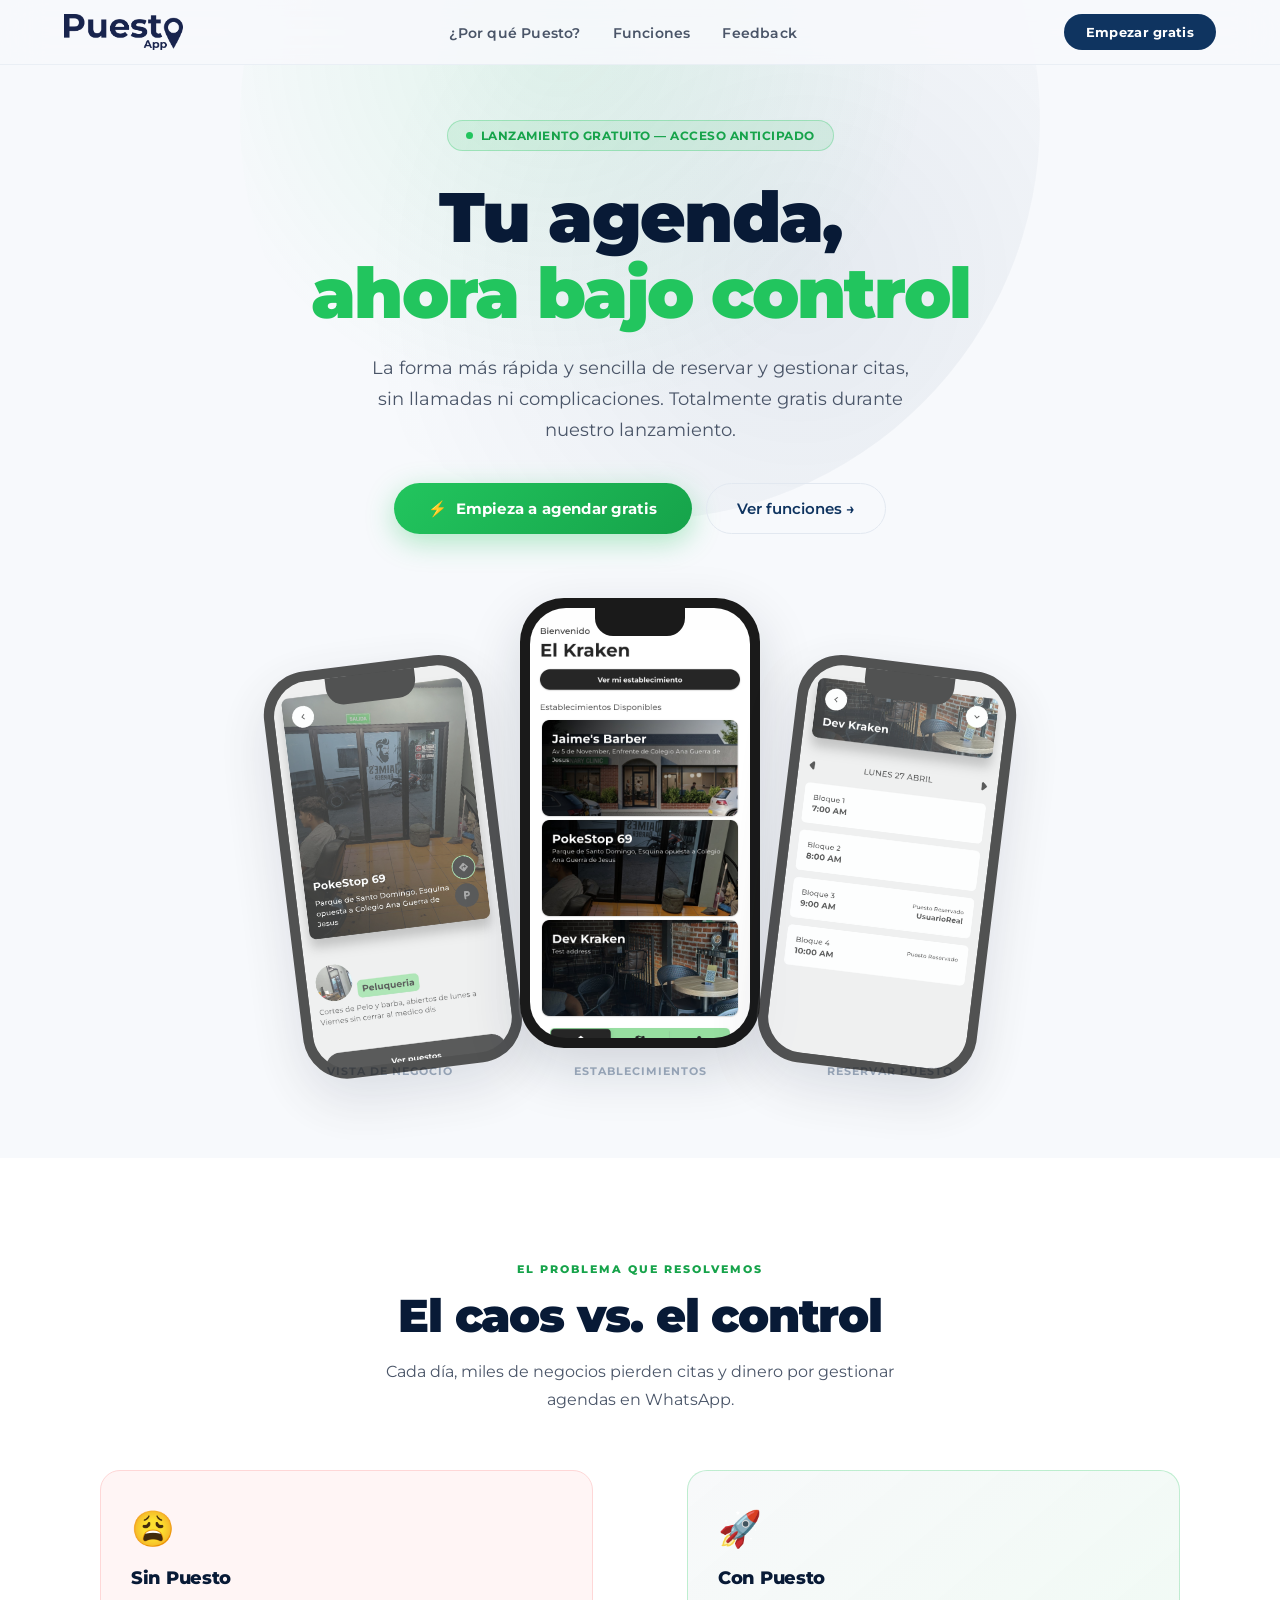
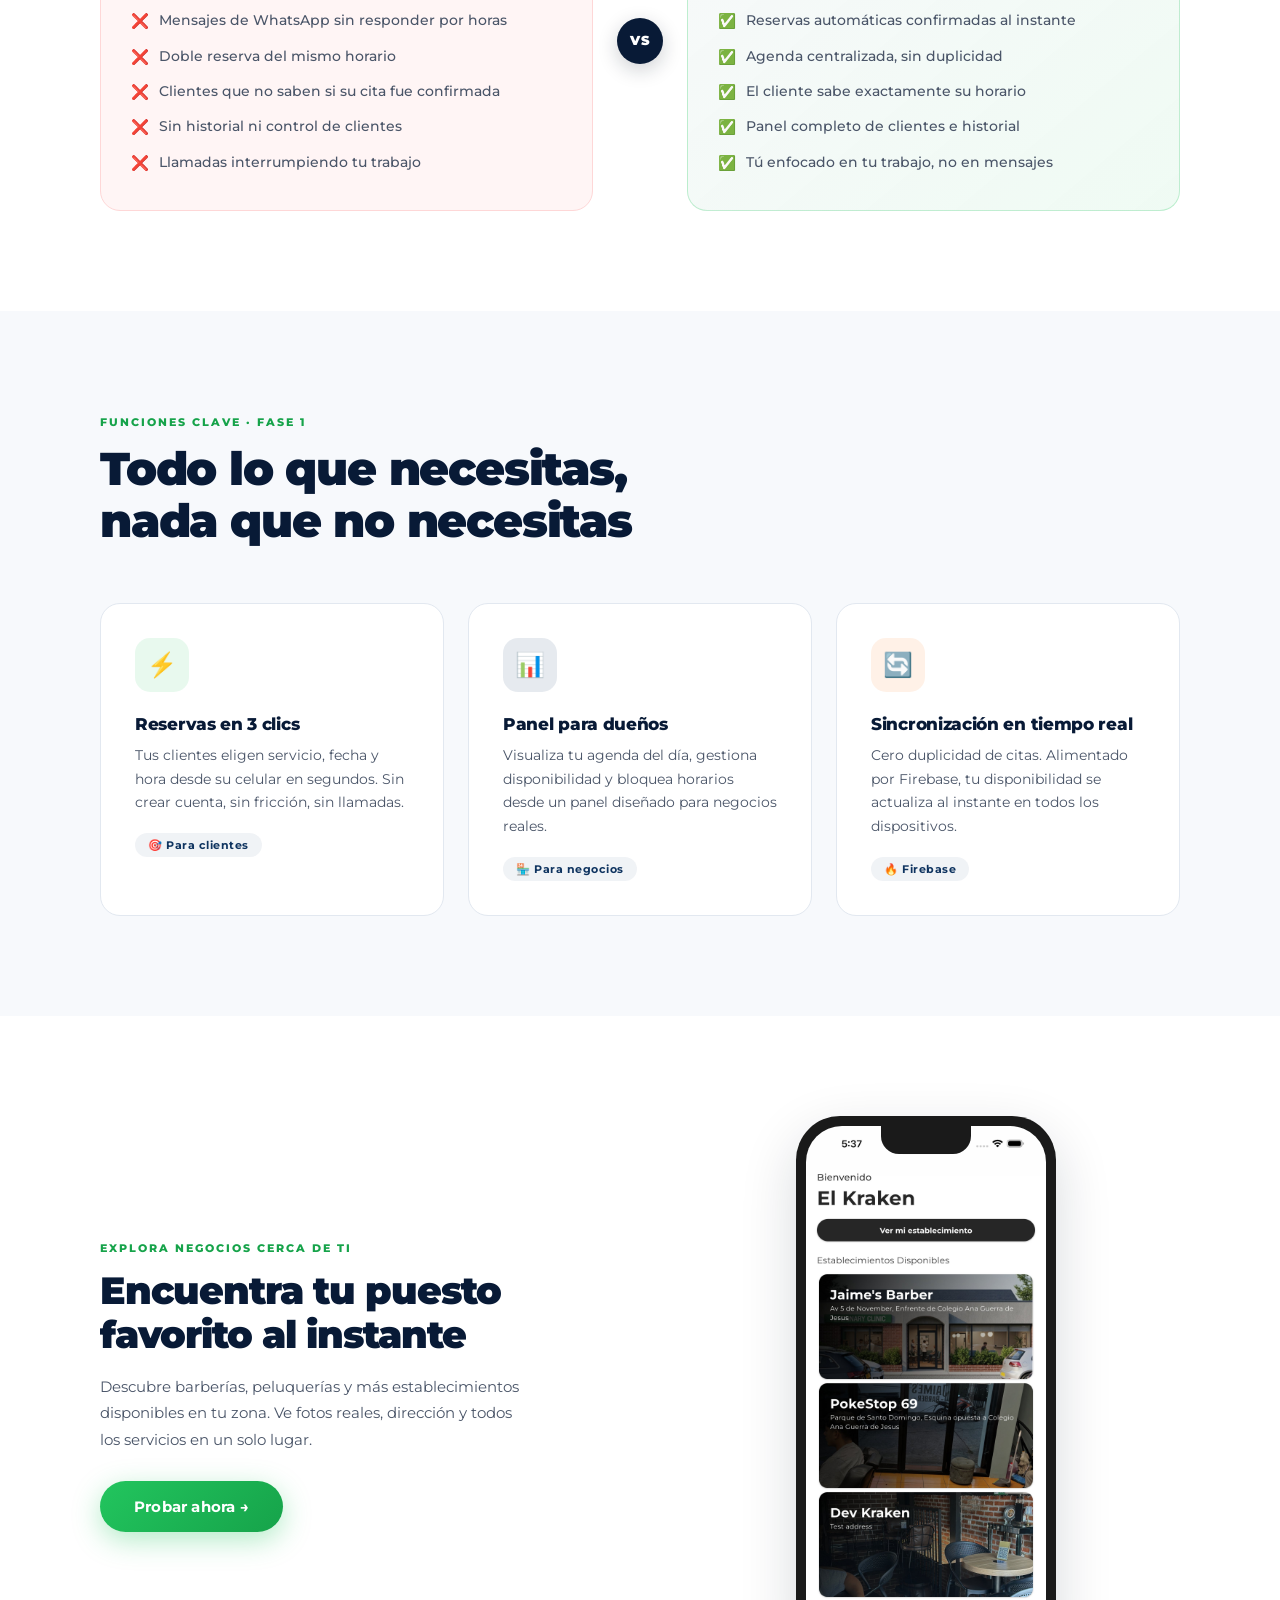
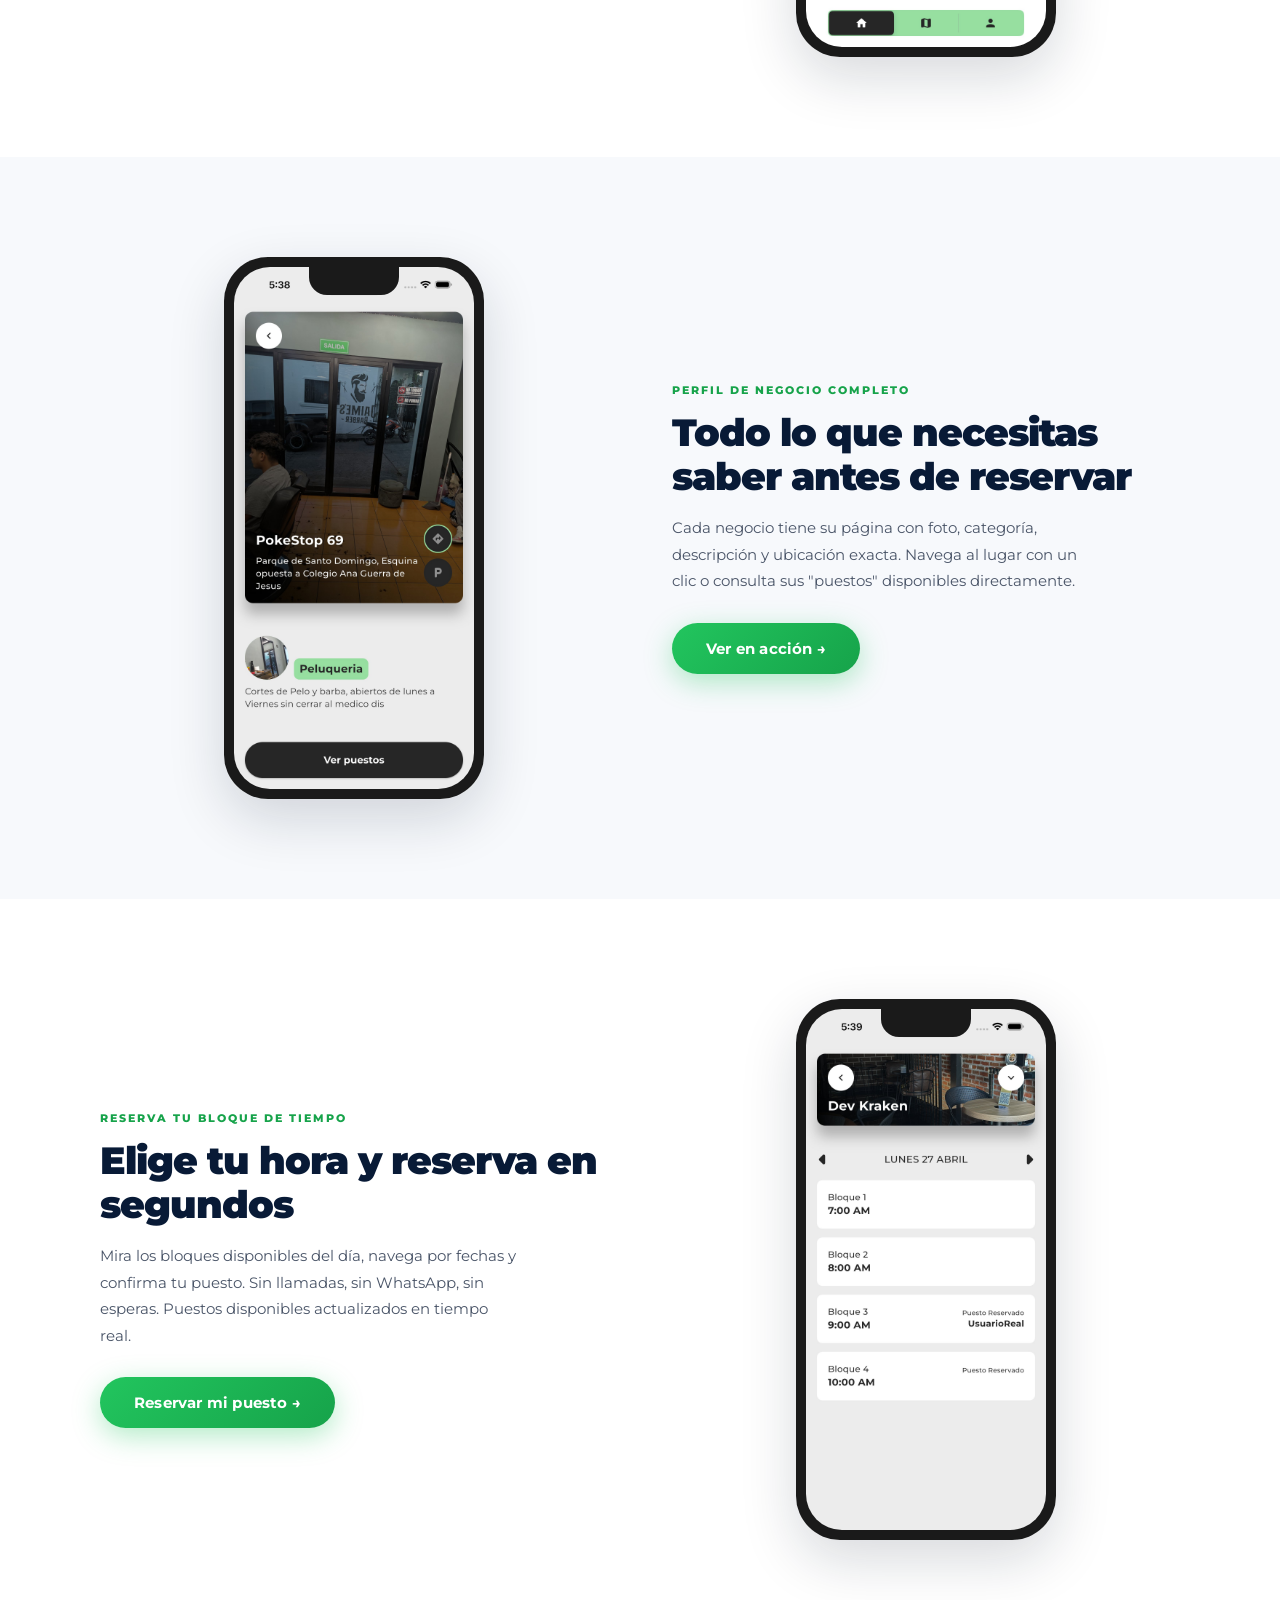
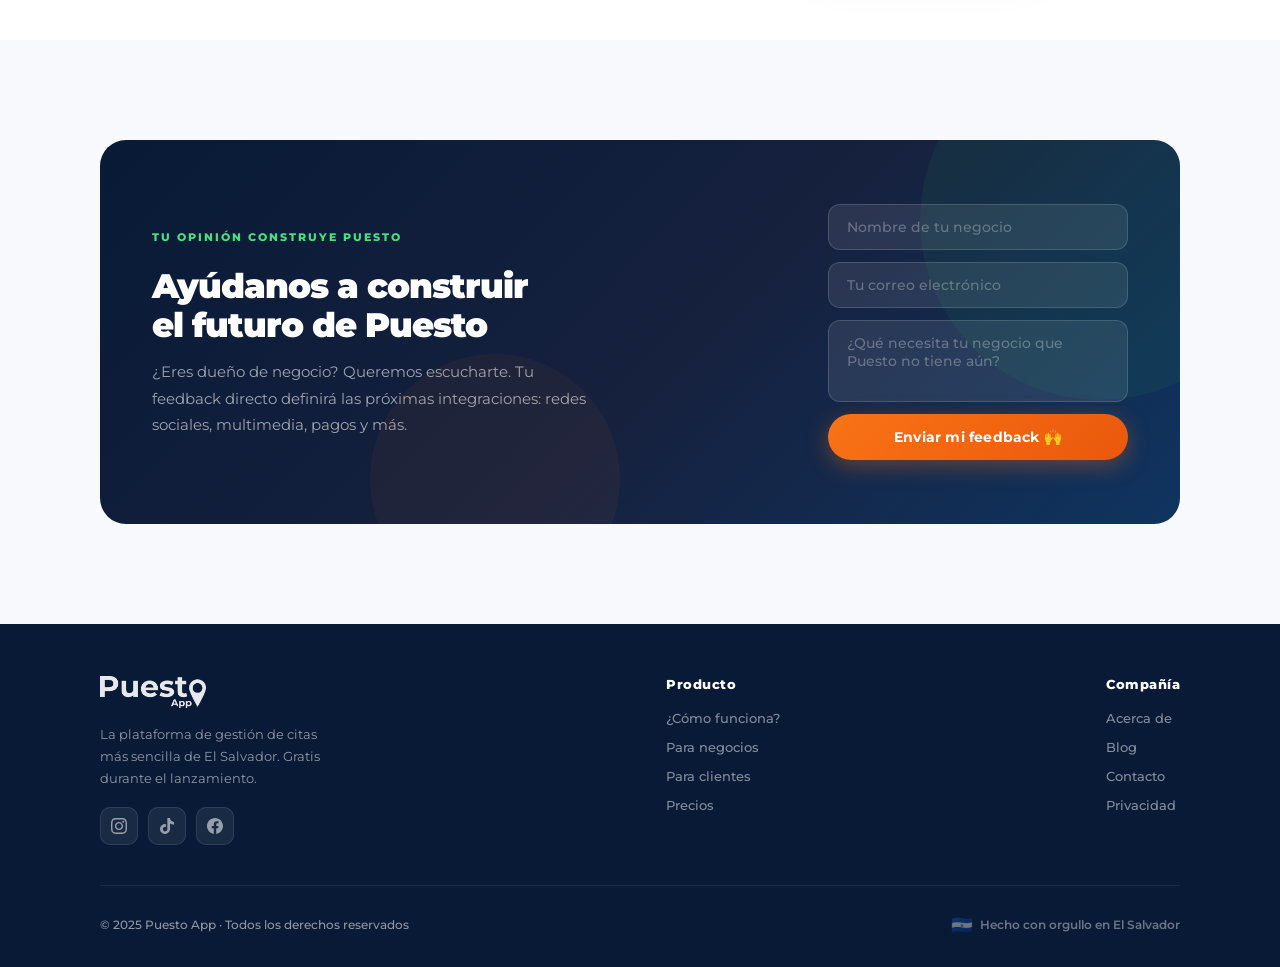
==== index.html @ 3d73aaaf "Index mas logo" ====
<!DOCTYPE html>
<html lang="es">
<head>
  <meta charset="UTF-8" />
  <meta name="viewport" content="width=device-width, initial-scale=1.0" />
  <title>Puesto App — Tu agenda, ahora bajo control</title>
  <link rel="preconnect" href="https://fonts.googleapis.com" />
  <link rel="preconnect" href="https://fonts.gstatic.com" crossorigin />
  <link href="https://fonts.googleapis.com/css2?family=Montserrat:ital,wght@0,300;0,400;0,500;0,600;0,700;0,800;0,900;1,300;1,400&display=swap" rel="stylesheet" />
  <style>
    *, *::before, *::after { box-sizing: border-box; margin: 0; padding: 0; }

    :root {
      --ink: #0d1b2a;
      --ink-muted: #4a5568;
      --ink-faint: #a0aec0;
      --sky: #0f3460;
      --sky-deep: #081a36;
      --emerald: #22c55e;
      --emerald-dark: #16a34a;
      --emerald-light: #4ade80;
      --orange: #f97316;
      --surface: #f7f9fc;
      --white: #ffffff;
      --border: #e2e8f0;
      --radius: 20px;
      --radius-sm: 12px;
      --shadow: 0 4px 24px rgba(13,27,42,.08);
      --shadow-lg: 0 20px 56px rgba(13,27,42,.16);
      --font: 'Montserrat', sans-serif;
    }

    html { scroll-behavior: smooth; }

    body {
      font-family: var(--font);
      background: var(--surface);
      color: var(--ink);
      overflow-x: hidden;
    }

    /* ─── NAV ─── */
    nav {
      position: fixed; top: 0; left: 0; right: 0; z-index: 100;
      display: flex; align-items: center; justify-content: space-between;
      padding: 14px 5%;
      background: rgba(247,249,252,.88);
      backdrop-filter: blur(20px);
      -webkit-backdrop-filter: blur(20px);
      border-bottom: 1px solid rgba(226,232,240,.6);
    }

    .logo-img {
      height: 36px;
      width: auto;
      filter: invert(1) brightness(0) saturate(0);
      /* starts dark — we'll tint it sky */
      filter: brightness(0) saturate(100%) invert(14%) sepia(80%) saturate(700%) hue-rotate(195deg) brightness(85%);
    }

    .nav-links {
      display: flex; gap: 32px; list-style: none;
    }
    .nav-links a {
      text-decoration: none;
      color: var(--ink-muted);
      font-size: .85rem;
      font-weight: 600;
      letter-spacing: .2px;
      transition: color .2s;
    }
    .nav-links a:hover { color: var(--sky); }

    .btn-nav {
      background: var(--sky);
      color: #fff;
      border: none;
      padding: 10px 22px;
      border-radius: 50px;
      font-family: var(--font);
      font-weight: 700;
      font-size: .82rem;
      letter-spacing: .3px;
      cursor: pointer;
      transition: background .2s, transform .15s;
    }
    .btn-nav:hover { background: var(--sky-deep); transform: translateY(-1px); }

    /* ─── HERO ─── */
    .hero {
      min-height: 100vh;
      display: flex;
      flex-direction: column;
      align-items: center;
      justify-content: center;
      text-align: center;
      padding: 120px 5% 80px;
      position: relative;
      overflow: hidden;
    }

    .hero-blob {
      position: absolute;
      width: 800px; height: 800px;
      border-radius: 50%;
      background: radial-gradient(circle at 40% 40%, rgba(34,197,94,.1), transparent 55%),
                  radial-gradient(circle at 70% 70%, rgba(15,52,96,.08), transparent 55%);
      top: -280px; left: 50%; transform: translateX(-50%);
      pointer-events: none;
      animation: blobPulse 8s ease-in-out infinite alternate;
    }

    @keyframes blobPulse {
      from { transform: translateX(-50%) scale(1); opacity: .7; }
      to   { transform: translateX(-50%) scale(1.1); opacity: 1; }
    }

    .badge {
      display: inline-flex; align-items: center; gap: 8px;
      background: rgba(34,197,94,.1);
      color: var(--emerald-dark);
      border: 1px solid rgba(34,197,94,.3);
      padding: 7px 18px;
      border-radius: 50px;
      font-size: .75rem;
      font-weight: 700;
      letter-spacing: .5px;
      text-transform: uppercase;
      margin-bottom: 28px;
      animation: fadeUp .6s ease both;
    }
    .badge-dot {
      width: 7px; height: 7px;
      border-radius: 50%;
      background: var(--emerald);
      animation: blink 1.4s ease-in-out infinite;
    }
    @keyframes blink {
      0%,100% { opacity: 1; } 50% { opacity: .2; }
    }

    .hero h1 {
      font-family: var(--font);
      font-weight: 900;
      font-size: clamp(2.4rem, 6vw, 4.4rem);
      line-height: 1.08;
      color: var(--sky-deep);
      max-width: 740px;
      letter-spacing: -2px;
      animation: fadeUp .7s .1s ease both;
    }
    .hero h1 em {
      font-style: normal;
      color: var(--emerald);
    }

    .hero p {
      margin-top: 22px;
      font-size: clamp(.95rem, 2vw, 1.1rem);
      color: var(--ink-muted);
      max-width: 540px;
      line-height: 1.75;
      font-weight: 400;
      animation: fadeUp .7s .2s ease both;
    }

    .hero-actions {
      margin-top: 38px;
      display: flex; gap: 14px; flex-wrap: wrap; justify-content: center;
      animation: fadeUp .7s .3s ease both;
    }

    .btn-primary {
      display: inline-flex; align-items: center; gap: 8px;
      background: linear-gradient(135deg, var(--emerald), var(--emerald-dark));
      color: #fff;
      border: none;
      padding: 16px 34px;
      border-radius: 50px;
      font-family: var(--font);
      font-weight: 700;
      font-size: .95rem;
      letter-spacing: .2px;
      cursor: pointer;
      box-shadow: 0 8px 28px rgba(34,197,94,.35);
      transition: transform .2s, box-shadow .2s;
      text-decoration: none;
    }
    .btn-primary:hover {
      transform: translateY(-3px);
      box-shadow: 0 14px 36px rgba(34,197,94,.45);
    }

    .btn-ghost {
      display: inline-flex; align-items: center; gap: 8px;
      background: transparent;
      color: var(--sky);
      border: 1.5px solid var(--border);
      padding: 15px 30px;
      border-radius: 50px;
      font-family: var(--font);
      font-weight: 600;
      font-size: .95rem;
      cursor: pointer;
      transition: border-color .2s, background .2s;
      text-decoration: none;
    }
    .btn-ghost:hover {
      border-color: var(--sky);
      background: rgba(15,52,96,.04);
    }

    /* ─── PHONE SHOWCASE ─── */
    .mockup-wrap {
      margin-top: 64px;
      display: flex;
      gap: 20px;
      justify-content: center;
      align-items: flex-end;
      animation: fadeUp .9s .4s ease both;
      flex-wrap: wrap;
    }

    .phone-frame {
      position: relative;
      display: flex;
      flex-direction: column;
      align-items: center;
    }

    .phone-shell {
      background: #1a1a1a;
      border-radius: 44px;
      padding: 10px;
      box-shadow: var(--shadow-lg), 0 0 0 1.5px rgba(255,255,255,.12);
      position: relative;
    }

    .phone-shell::before {
      content: '';
      position: absolute;
      top: 10px; left: 50%; transform: translateX(-50%);
      width: 90px; height: 28px;
      background: #1a1a1a;
      border-radius: 0 0 18px 18px;
      z-index: 2;
    }

    .phone-img {
      display: block;
      border-radius: 36px;
      object-fit: cover;
    }

    .phone-frame.main .phone-shell { transform: scale(1); }
    .phone-frame.side-left .phone-shell { transform: rotate(-7deg) translateY(24px); opacity: .75; }
    .phone-frame.side-right .phone-shell { transform: rotate(7deg) translateY(24px); opacity: .75; }

    .phone-label {
      margin-top: 16px;
      font-size: .7rem;
      font-weight: 700;
      letter-spacing: 1px;
      text-transform: uppercase;
      color: var(--ink-faint);
    }

    @keyframes fadeUp {
      from { opacity: 0; transform: translateY(24px); }
      to   { opacity: 1; transform: translateY(0); }
    }

    /* ─── SECTION WRAPPER ─── */
    section { padding: 100px 5%; }
    .section-tag {
      display: inline-block;
      font-size: .7rem;
      font-weight: 800;
      letter-spacing: 2px;
      text-transform: uppercase;
      color: var(--emerald-dark);
      margin-bottom: 14px;
    }
    .section-title {
      font-family: var(--font);
      font-weight: 900;
      font-size: clamp(1.8rem, 4vw, 2.9rem);
      color: var(--sky-deep);
      line-height: 1.12;
      letter-spacing: -1.2px;
    }
    .section-sub {
      margin-top: 16px;
      font-size: 1rem;
      color: var(--ink-muted);
      font-weight: 400;
      max-width: 520px;
      line-height: 1.75;
    }

    /* ─── PROBLEMA / SOLUCIÓN ─── */
    .compare { background: var(--white); }
    .compare-inner {
      max-width: 1080px; margin: 0 auto; text-align: center;
    }
    .compare-grid {
      margin-top: 56px;
      display: grid;
      grid-template-columns: 1fr auto 1fr;
      gap: 24px;
      align-items: stretch;
    }

    .compare-card {
      border-radius: var(--radius);
      padding: 36px 30px;
      text-align: left;
    }
    .compare-card.problem {
      background: #fff5f5;
      border: 1.5px solid #fed7d7;
    }
    .compare-card.solution {
      background: linear-gradient(140deg, rgba(15,52,96,.03), rgba(34,197,94,.07));
      border: 1.5px solid rgba(34,197,94,.25);
    }

    .compare-emoji { font-size: 2.2rem; margin-bottom: 16px; }
    .compare-card h3 {
      font-family: var(--font);
      font-weight: 800;
      font-size: 1.15rem;
      color: var(--sky-deep);
      margin-bottom: 20px;
      letter-spacing: -.3px;
    }
    .compare-card ul { list-style: none; display: flex; flex-direction: column; gap: 12px; }
    .compare-card li {
      display: flex; align-items: flex-start; gap: 10px;
      font-size: .9rem; color: var(--ink-muted);
      line-height: 1.55; font-weight: 500;
    }
    .compare-card li .icon { flex-shrink: 0; margin-top: 1px; }
    .compare-divider {
      display: flex; align-items: center; justify-content: center;
    }
    .vs-bubble {
      width: 46px; height: 46px;
      border-radius: 50%;
      background: var(--sky-deep);
      color: #fff;
      display: flex; align-items: center; justify-content: center;
      font-family: var(--font);
      font-weight: 900;
      font-size: .8rem;
      letter-spacing: 1px;
      box-shadow: 0 6px 20px rgba(13,27,42,.2);
    }

    /* ─── FEATURES ─── */
    .features { background: var(--surface); }
    .features-inner { max-width: 1080px; margin: 0 auto; }
    .features-grid {
      margin-top: 56px;
      display: grid;
      grid-template-columns: repeat(auto-fit, minmax(290px, 1fr));
      gap: 24px;
    }

    .feat-card {
      background: var(--white);
      border-radius: var(--radius);
      padding: 34px;
      border: 1px solid var(--border);
      transition: transform .25s, box-shadow .25s;
      position: relative; overflow: hidden;
    }
    .feat-card::before {
      content: '';
      position: absolute; top: 0; left: 0; right: 0;
      height: 4px;
      background: linear-gradient(90deg, var(--emerald), var(--sky));
      opacity: 0;
      transition: opacity .25s;
    }
    .feat-card:hover { transform: translateY(-5px); box-shadow: var(--shadow-lg); }
    .feat-card:hover::before { opacity: 1; }

    .feat-icon {
      width: 54px; height: 54px;
      border-radius: 15px;
      display: flex; align-items: center; justify-content: center;
      font-size: 1.5rem;
      margin-bottom: 22px;
    }
    .feat-icon.teal   { background: rgba(34,197,94,.1); }
    .feat-icon.navy   { background: rgba(15,52,96,.1); }
    .feat-icon.orange { background: rgba(249,115,22,.1); }

    .feat-card h3 {
      font-family: var(--font);
      font-weight: 800;
      font-size: 1.05rem;
      color: var(--sky-deep);
      margin-bottom: 10px;
      letter-spacing: -.3px;
    }
    .feat-card p {
      font-size: .9rem;
      color: var(--ink-muted);
      line-height: 1.65;
      font-weight: 400;
    }

    .feat-tag {
      display: inline-flex; align-items: center; gap: 5px;
      margin-top: 18px;
      background: rgba(15,52,96,.06);
      color: var(--sky);
      font-size: .7rem;
      font-weight: 700;
      letter-spacing: .5px;
      padding: 5px 13px;
      border-radius: 50px;
    }

    /* ─── APP SCREENS SHOWCASE ─── */
    .screens-section {
      background: var(--white);
      padding: 100px 5%;
    }
    .screens-inner {
      max-width: 1080px; margin: 0 auto;
      display: grid;
      grid-template-columns: 1fr 1fr;
      gap: 64px;
      align-items: center;
    }
    .screens-inner.reverse {
      direction: rtl;
    }
    .screens-inner.reverse > * {
      direction: ltr;
    }
    .screens-text .section-tag { display: block; }
    .screens-text h2 {
      font-family: var(--font);
      font-weight: 900;
      font-size: clamp(1.6rem, 3.5vw, 2.4rem);
      color: var(--sky-deep);
      margin-top: 10px;
      line-height: 1.15;
      letter-spacing: -1px;
    }
    .screens-text p {
      margin-top: 16px;
      font-size: .95rem;
      color: var(--ink-muted);
      line-height: 1.75;
      font-weight: 400;
      max-width: 420px;
    }
    .screens-phone {
      display: flex; justify-content: center; align-items: center;
    }
    .screens-phone .phone-shell {
      width: 240px;
    }
    .screens-phone .phone-img {
      width: 220px;
    }

    /* ─── FEEDBACK ─── */
    .feedback { padding: 0 5% 100px; }
    .feedback-inner { max-width: 1080px; margin: 0 auto; }
    .feedback-banner {
      background: linear-gradient(135deg, var(--sky-deep) 0%, #16213e 55%, #0f3460 100%);
      border-radius: 26px;
      padding: 64px 52px;
      display: grid;
      grid-template-columns: 1fr auto;
      align-items: center;
      gap: 48px;
      position: relative;
      overflow: hidden;
    }
    .feedback-banner::before {
      content: '';
      position: absolute; top: -100px; right: -100px;
      width: 360px; height: 360px;
      border-radius: 50%;
      background: rgba(34,197,94,.07);
      pointer-events: none;
    }
    .feedback-banner::after {
      content: '';
      position: absolute; bottom: -80px; left: 25%;
      width: 250px; height: 250px;
      border-radius: 50%;
      background: rgba(249,115,22,.05);
      pointer-events: none;
    }

    .feedback-text .section-tag { color: var(--emerald-light); }
    .feedback-text h2 {
      font-family: var(--font);
      font-weight: 900;
      font-size: clamp(1.5rem, 3vw, 2.1rem);
      color: #fff;
      line-height: 1.18;
      letter-spacing: -1px;
      margin-top: 8px;
      margin-bottom: 14px;
    }
    .feedback-text p {
      color: rgba(255,255,255,.6);
      font-size: .95rem;
      font-weight: 400;
      line-height: 1.75;
      max-width: 440px;
    }

    .feedback-form { display: flex; flex-direction: column; gap: 12px; min-width: 300px; }
    .feedback-form input,
    .feedback-form textarea {
      background: rgba(255,255,255,.09);
      border: 1px solid rgba(255,255,255,.15);
      border-radius: var(--radius-sm);
      padding: 13px 18px;
      color: #fff;
      font-family: var(--font);
      font-size: .88rem;
      font-weight: 500;
      outline: none;
      transition: border-color .2s;
      resize: none;
    }
    .feedback-form input::placeholder,
    .feedback-form textarea::placeholder { color: rgba(255,255,255,.3); }
    .feedback-form input:focus,
    .feedback-form textarea:focus { border-color: var(--emerald-light); }

    .btn-orange {
      background: linear-gradient(135deg, var(--orange), #ea580c);
      color: #fff;
      border: none;
      padding: 14px 30px;
      border-radius: 50px;
      font-family: var(--font);
      font-weight: 700;
      font-size: .9rem;
      letter-spacing: .2px;
      cursor: pointer;
      box-shadow: 0 6px 22px rgba(249,115,22,.35);
      transition: transform .2s, box-shadow .2s;
    }
    .btn-orange:hover {
      transform: translateY(-2px);
      box-shadow: 0 12px 30px rgba(249,115,22,.45);
    }

    /* ─── FOOTER ─── */
    footer {
      background: var(--sky-deep);
      color: rgba(255,255,255,.55);
      padding: 52px 5% 32px;
    }
    .footer-inner { max-width: 1080px; margin: 0 auto; }
    .footer-top {
      display: flex; justify-content: space-between; align-items: flex-start;
      flex-wrap: wrap; gap: 36px;
      padding-bottom: 40px;
      border-bottom: 1px solid rgba(255,255,255,.08);
    }
    .footer-logo-img {
      height: 32px; width: auto;
      filter: brightness(0) invert(1);
      opacity: .9;
    }
    .footer-brand p {
      margin-top: 12px;
      font-size: .82rem;
      line-height: 1.65;
      max-width: 240px;
      font-weight: 400;
    }

    .footer-links h4 {
      color: #fff;
      font-family: var(--font);
      font-weight: 800;
      font-size: .82rem;
      letter-spacing: .5px;
      margin-bottom: 16px;
    }
    .footer-links ul { list-style: none; display: flex; flex-direction: column; gap: 10px; }
    .footer-links li a {
      text-decoration: none;
      color: rgba(255,255,255,.5);
      font-size: .82rem;
      font-weight: 500;
      transition: color .2s;
    }
    .footer-links li a:hover { color: var(--emerald-light); }

    .social-links { display: flex; gap: 10px; margin-top: 18px; }
    .social-btn {
      width: 38px; height: 38px;
      border-radius: 10px;
      background: rgba(255,255,255,.07);
      border: 1px solid rgba(255,255,255,.1);
      display: flex; align-items: center; justify-content: center;
      text-decoration: none;
      color: rgba(255,255,255,.55);
      font-size: .9rem;
      transition: background .2s, color .2s;
    }
    .social-btn:hover { background: var(--emerald); color: #fff; }

    .footer-bottom {
      margin-top: 28px;
      display: flex; justify-content: space-between; align-items: center; flex-wrap: wrap; gap: 12px;
    }
    .footer-bottom p { font-size: .78rem; font-weight: 500; }
    .made-sv {
      display: inline-flex; align-items: center; gap: 7px;
      font-size: .78rem; font-weight: 600;
      color: rgba(255,255,255,.4);
    }
    .flag { font-size: 1.1rem; }

    /* ─── RESPONSIVE ─── */
    @media (max-width: 900px) {
      .screens-inner { grid-template-columns: 1fr; gap: 40px; text-align: center; }
      .screens-inner.reverse { direction: ltr; }
      .screens-text p { max-width: none; }
      .screens-phone .phone-shell { width: 200px; }
      .screens-phone .phone-img { width: 180px; }
    }
    @media (max-width: 768px) {
      .nav-links { display: none; }
      .compare-grid { grid-template-columns: 1fr; }
      .compare-divider { transform: rotate(90deg); }
      .feedback-banner { grid-template-columns: 1fr; padding: 40px 28px; }
      .footer-top { flex-direction: column; }
      .phone-frame.side-left, .phone-frame.side-right { display: none; }
    }
  </style>
</head>
<body>

  <!-- NAV -->
  <nav>
    <img src="Puesto%20App.png" alt="Puesto App" class="logo-img" />
    <ul class="nav-links">
      <li><a href="#problema">¿Por qué Puesto?</a></li>
      <li><a href="#features">Funciones</a></li>
      <li><a href="#feedback">Feedback</a></li>
    </ul>
    <button class="btn-nav" onclick="document.getElementById('feedback').scrollIntoView({behavior:'smooth'})">Empezar gratis</button>
  </nav>

  <!-- HERO -->
  <section class="hero">
    <div class="hero-blob"></div>

    <div class="badge">
      <div class="badge-dot"></div>
      Lanzamiento gratuito — Acceso anticipado
    </div>

    <h1>Tu agenda,<br/><em>ahora bajo control</em></h1>

    <p>La forma más rápida y sencilla de reservar y gestionar citas, sin llamadas ni complicaciones. Totalmente gratis durante nuestro lanzamiento.</p>

    <div class="hero-actions">
      <a href="#feedback" class="btn-primary">
        <span>⚡</span> Empieza a agendar gratis
      </a>
      <a href="#features" class="btn-ghost">
        Ver funciones →
      </a>
    </div>

    <!-- 3 Phone Mockups with real screenshots -->
    <div class="mockup-wrap">

      <!-- Left phone: business detail -->
      <div class="phone-frame side-left">
        <div class="phone-shell">
          <img src="[data-uri]" alt="Detalle de negocio" class="phone-img" width="200" height="390" />
        </div>
        <div class="phone-label">Vista de negocio</div>
      </div>

      <!-- Center phone: home / establishments -->
      <div class="phone-frame main">
        <div class="phone-shell">
          <img src="[data-uri]" alt="Establecimientos disponibles" class="phone-img" width="220" height="430" />
        </div>
        <div class="phone-label">Establecimientos</div>
      </div>

      <!-- Right phone: booking slots -->
      <div class="phone-frame side-right">
        <div class="phone-shell">
          <img src="[data-uri]" alt="Reservar puesto" class="phone-img" width="200" height="390" />
        </div>
        <div class="phone-label">Reservar puesto</div>
      </div>

    </div>
  </section>

  <!-- PROBLEMA / SOLUCIÓN -->
  <section class="compare" id="problema">
    <div class="compare-inner">
      <div class="section-tag">El problema que resolvemos</div>
      <h2 class="section-title">El caos vs. el control</h2>
      <p class="section-sub" style="margin:16px auto 0; text-align:center;">Cada día, miles de negocios pierden citas y dinero por gestionar agendas en WhatsApp.</p>

      <div class="compare-grid">
        <div class="compare-card problem">
          <div class="compare-emoji">😩</div>
          <h3>Sin Puesto</h3>
          <ul>
            <li><span class="icon">❌</span> Mensajes de WhatsApp sin responder por horas</li>
            <li><span class="icon">❌</span> Doble reserva del mismo horario</li>
            <li><span class="icon">❌</span> Clientes que no saben si su cita fue confirmada</li>
            <li><span class="icon">❌</span> Sin historial ni control de clientes</li>
            <li><span class="icon">❌</span> Llamadas interrumpiendo tu trabajo</li>
          </ul>
        </div>

        <div class="compare-divider">
          <div class="vs-bubble">VS</div>
        </div>

        <div class="compare-card solution">
          <div class="compare-emoji">🚀</div>
          <h3>Con Puesto</h3>
          <ul>
            <li><span class="icon">✅</span> Reservas automáticas confirmadas al instante</li>
            <li><span class="icon">✅</span> Agenda centralizada, sin duplicidad</li>
            <li><span class="icon">✅</span> El cliente sabe exactamente su horario</li>
            <li><span class="icon">✅</span> Panel completo de clientes e historial</li>
            <li><span class="icon">✅</span> Tú enfocado en tu trabajo, no en mensajes</li>
          </ul>
        </div>
      </div>
    </div>
  </section>

  <!-- FEATURES -->
  <section class="features" id="features">
    <div class="features-inner">
      <div class="section-tag">Funciones clave · Fase 1</div>
      <h2 class="section-title">Todo lo que necesitas,<br/>nada que no necesitas</h2>

      <div class="features-grid">
        <div class="feat-card">
          <div class="feat-icon teal">⚡</div>
          <h3>Reservas en 3 clics</h3>
          <p>Tus clientes eligen servicio, fecha y hora desde su celular en segundos. Sin crear cuenta, sin fricción, sin llamadas.</p>
          <div class="feat-tag">🎯 Para clientes</div>
        </div>

        <div class="feat-card">
          <div class="feat-icon navy">📊</div>
          <h3>Panel para dueños</h3>
          <p>Visualiza tu agenda del día, gestiona disponibilidad y bloquea horarios desde un panel diseñado para negocios reales.</p>
          <div class="feat-tag">🏪 Para negocios</div>
        </div>

        <div class="feat-card">
          <div class="feat-icon orange">🔄</div>
          <h3>Sincronización en tiempo real</h3>
          <p>Cero duplicidad de citas. Alimentado por Firebase, tu disponibilidad se actualiza al instante en todos los dispositivos.</p>
          <div class="feat-tag">🔥 Firebase</div>
        </div>
      </div>
    </div>
  </section>

  <!-- APP SCREENS DETAIL — Screen 1 -->
  <section class="screens-section">
    <div class="screens-inner">
      <div class="screens-text">
        <div class="section-tag">Explora negocios cerca de ti</div>
        <h2>Encuentra tu puesto favorito al instante</h2>
        <p>Descubre barberías, peluquerías y más establecimientos disponibles en tu zona. Ve fotos reales, dirección y todos los servicios en un solo lugar.</p>
        <div style="margin-top:28px">
          <a href="#feedback" class="btn-primary" style="display:inline-flex">Probar ahora →</a>
        </div>
      </div>
      <div class="screens-phone">
        <div class="phone-shell" style="width:260px">
          <img src="[data-uri]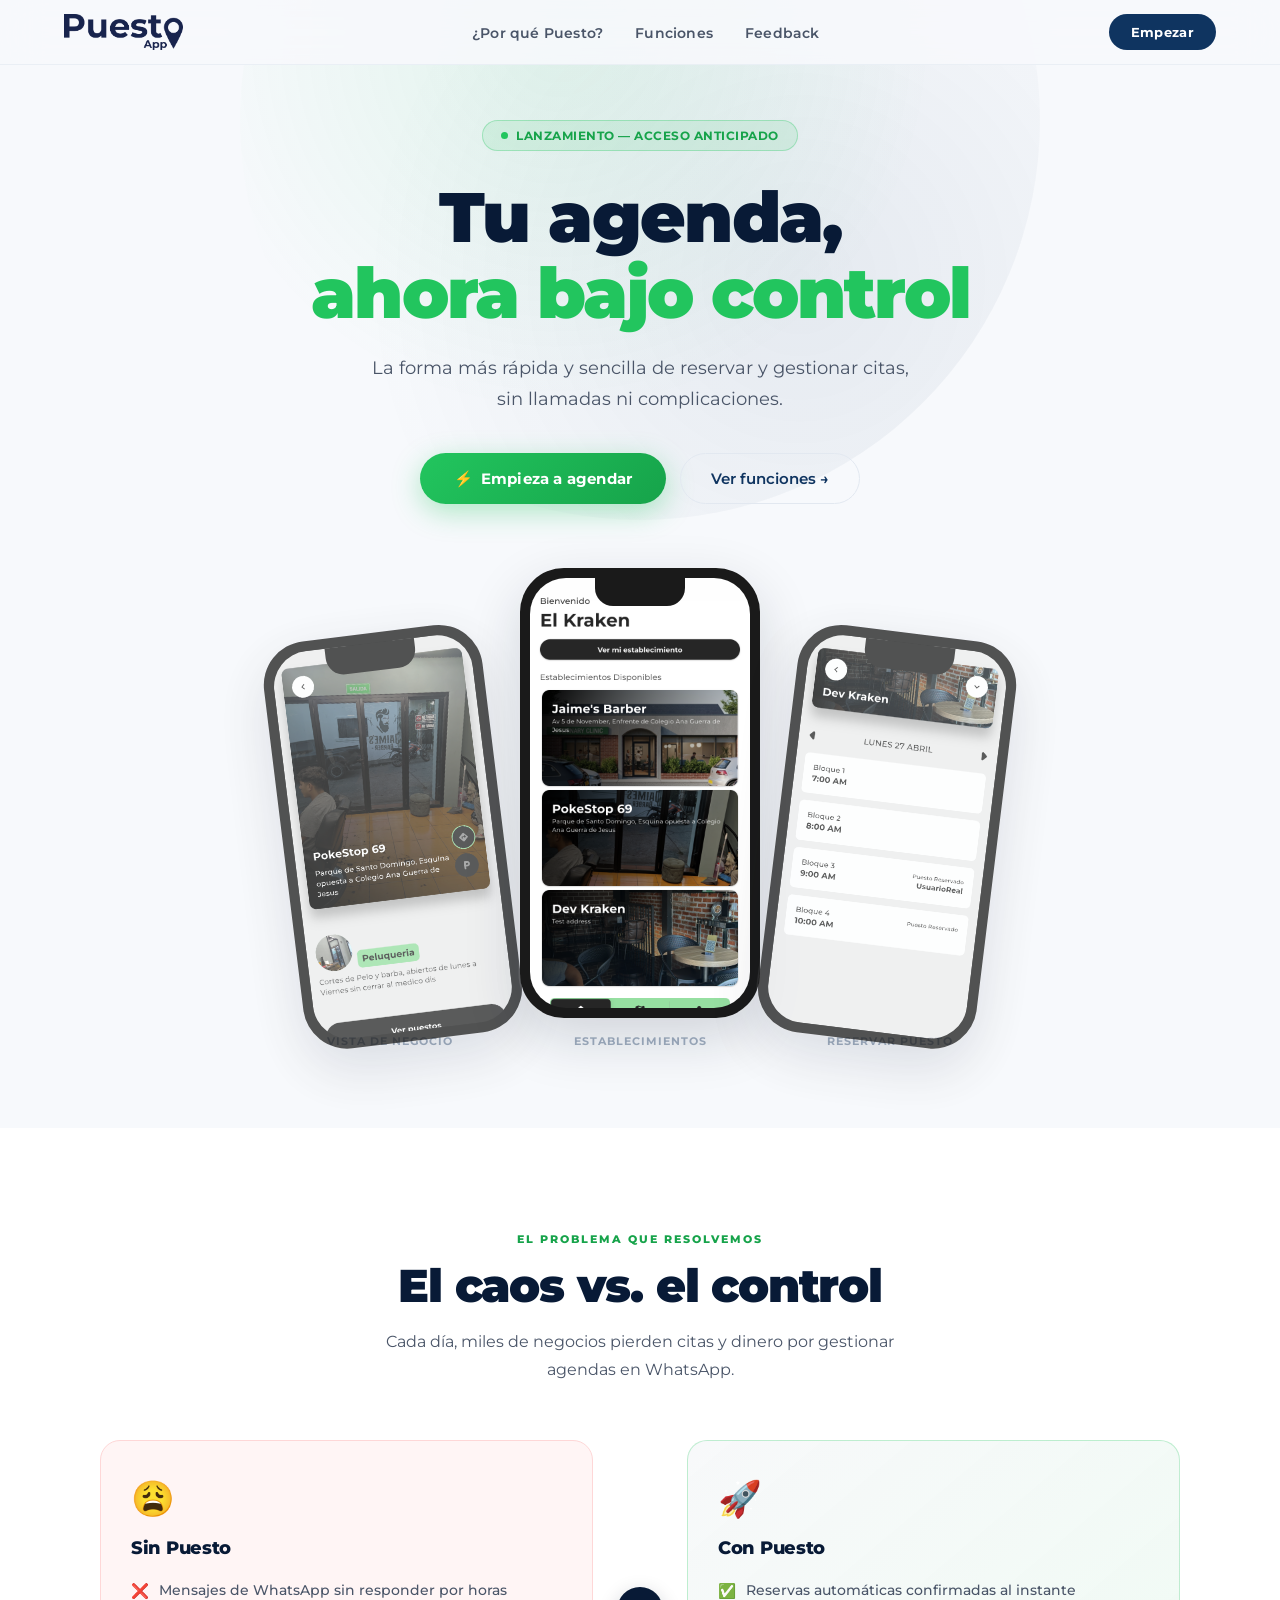
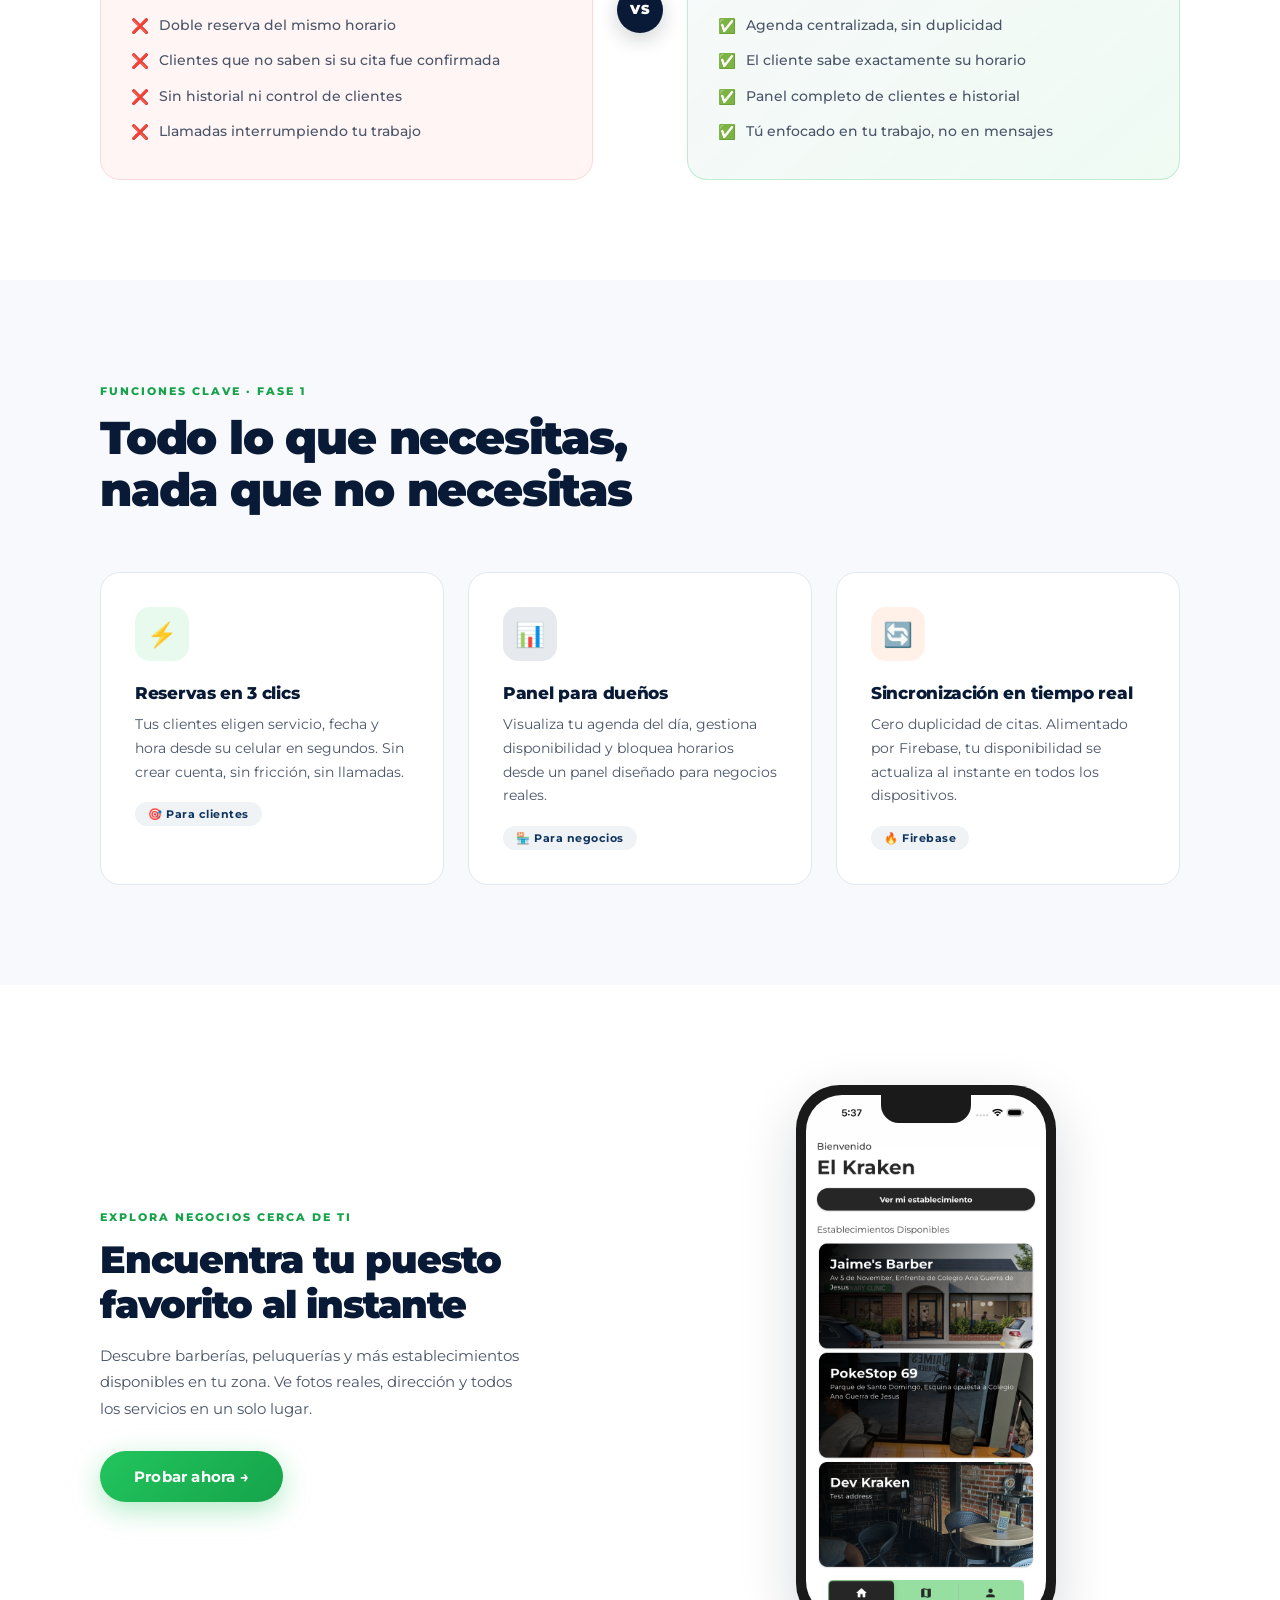
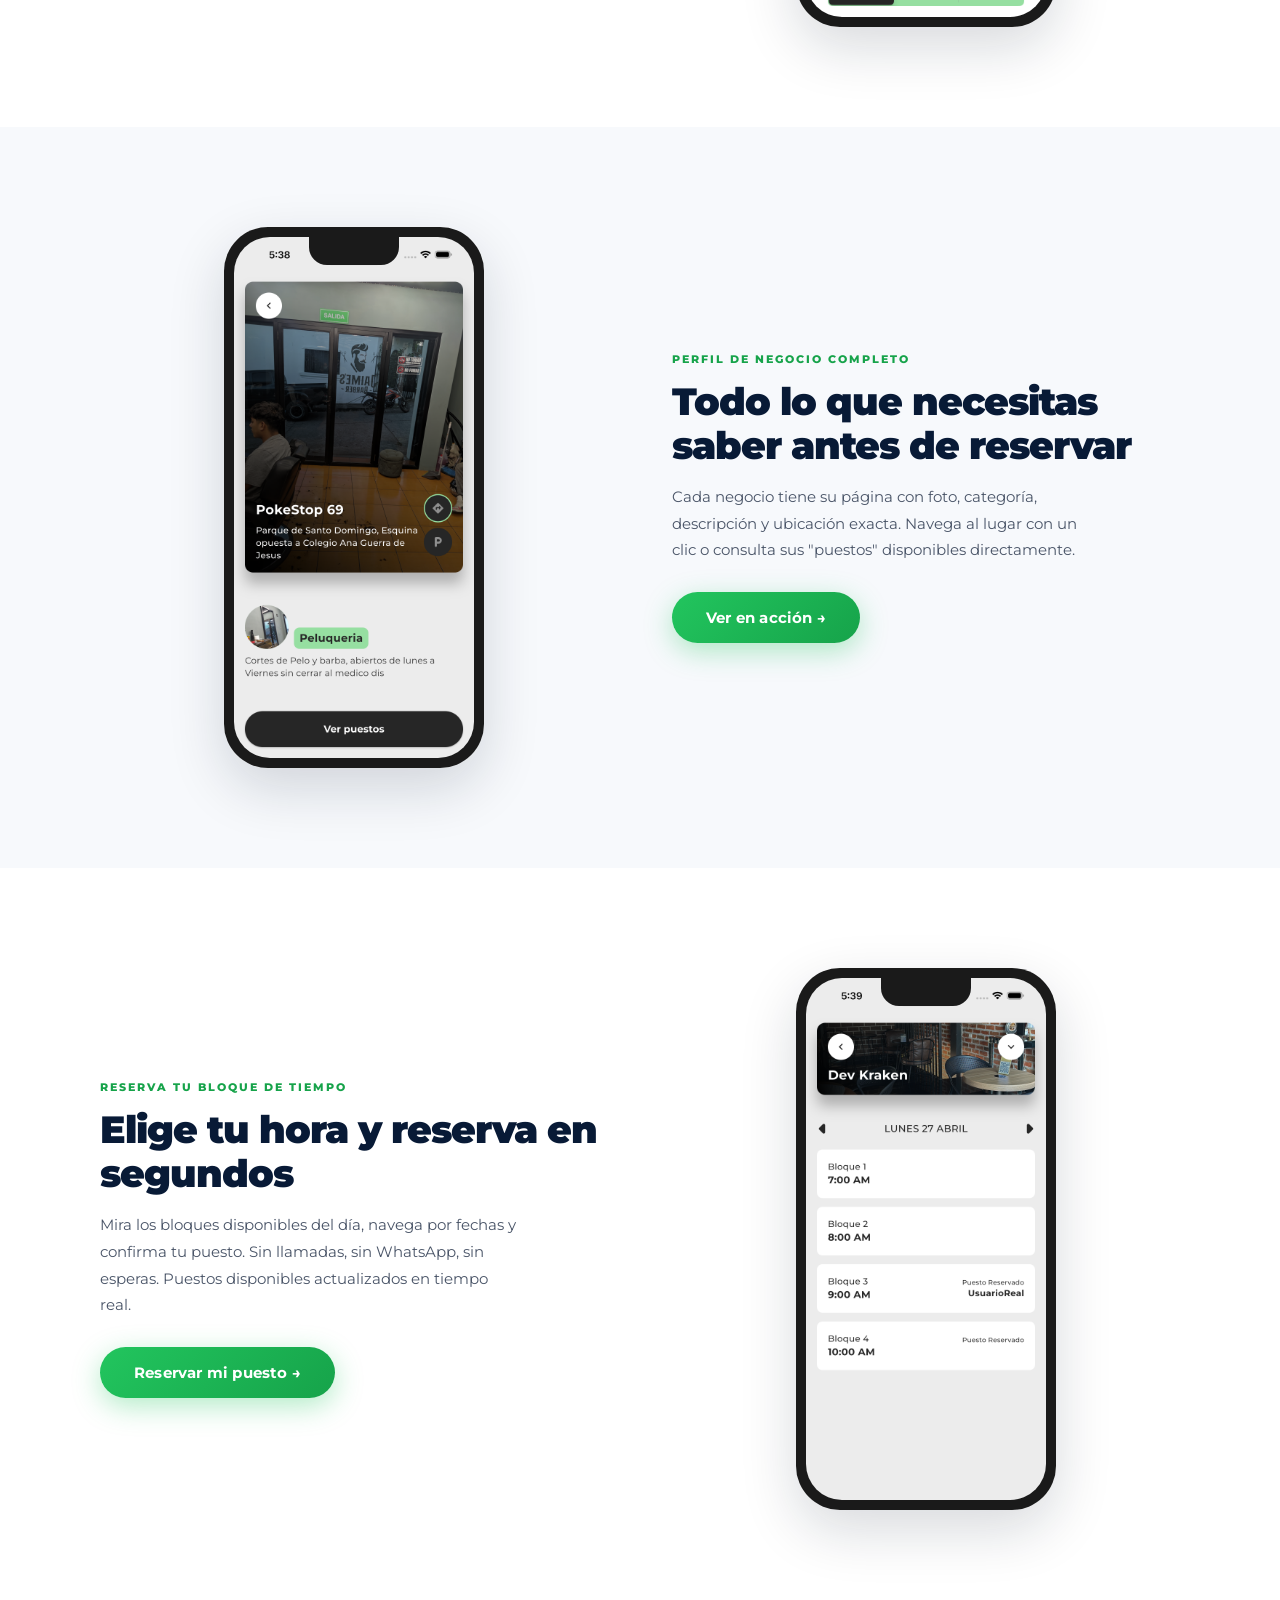
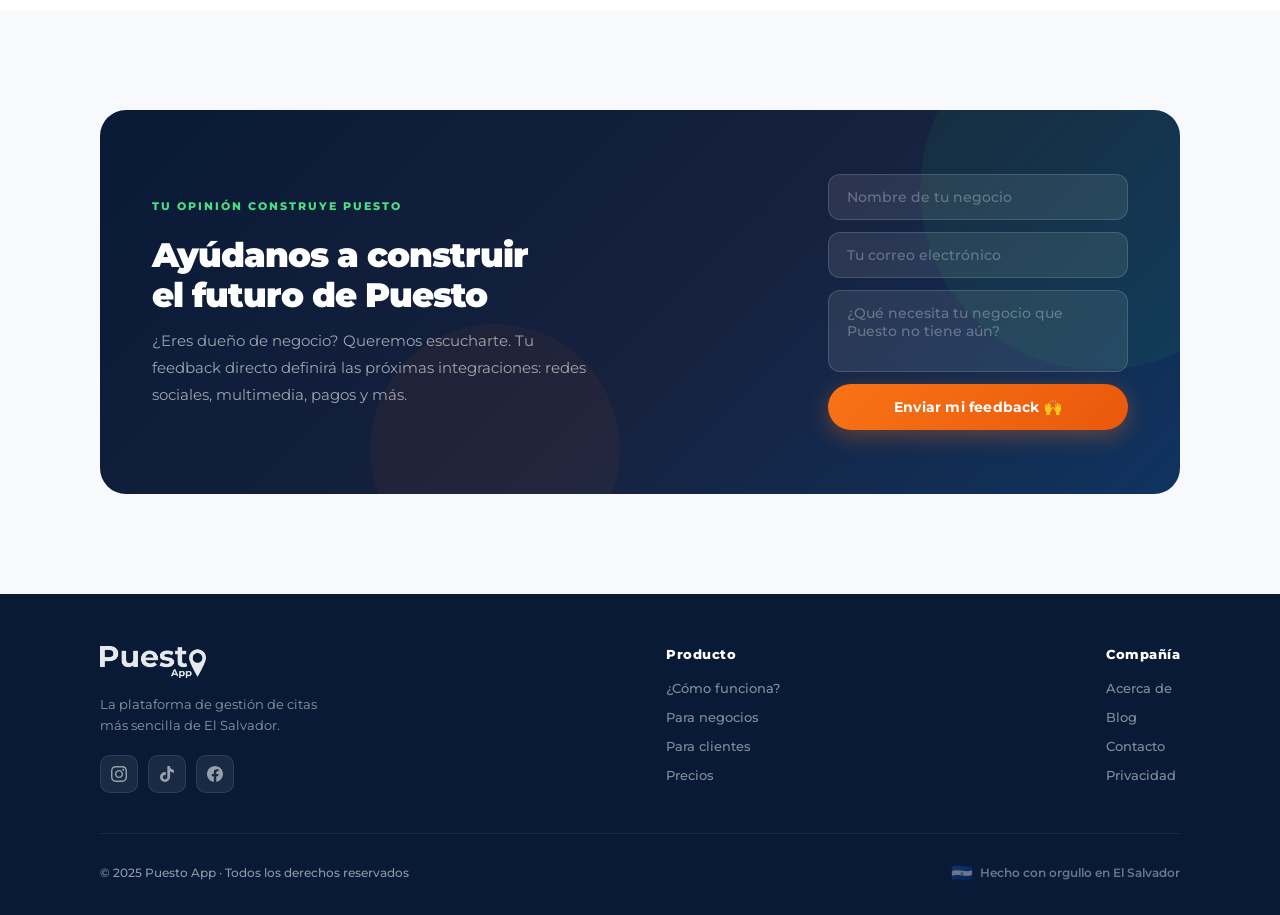
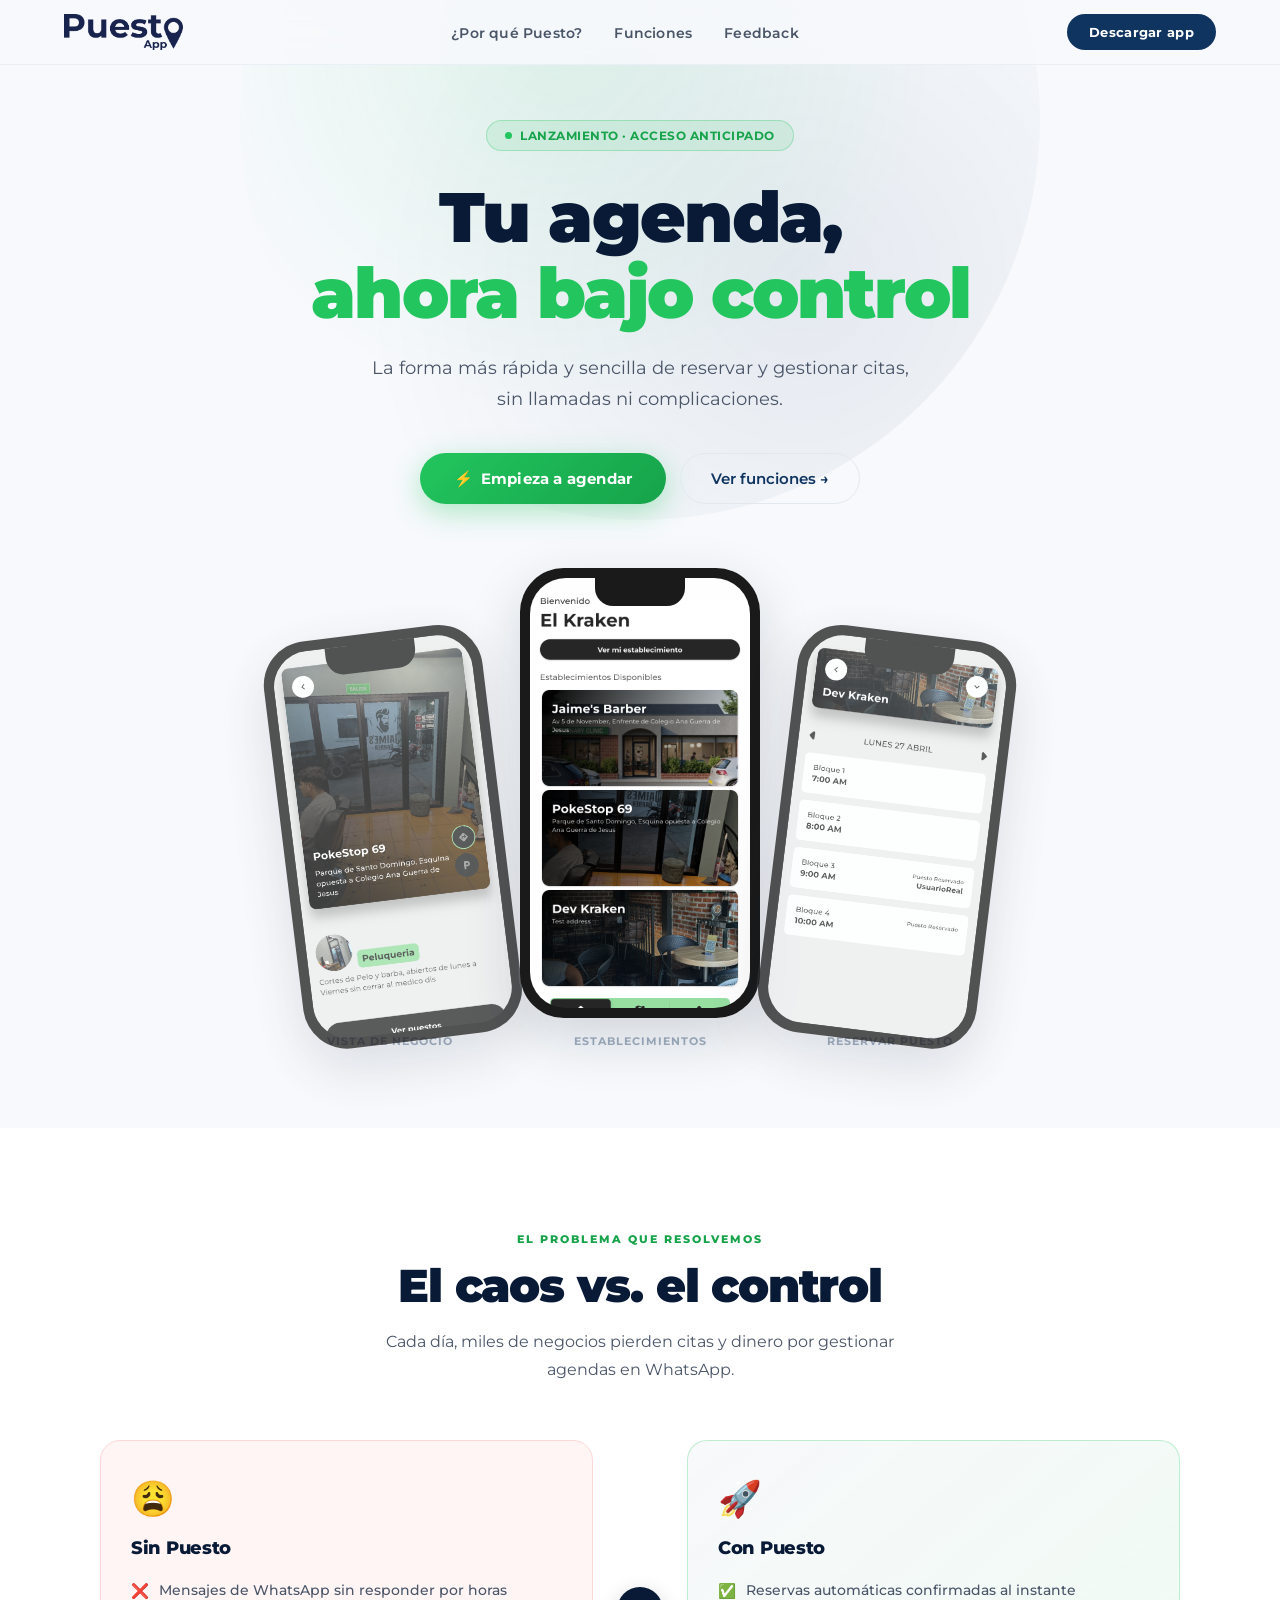
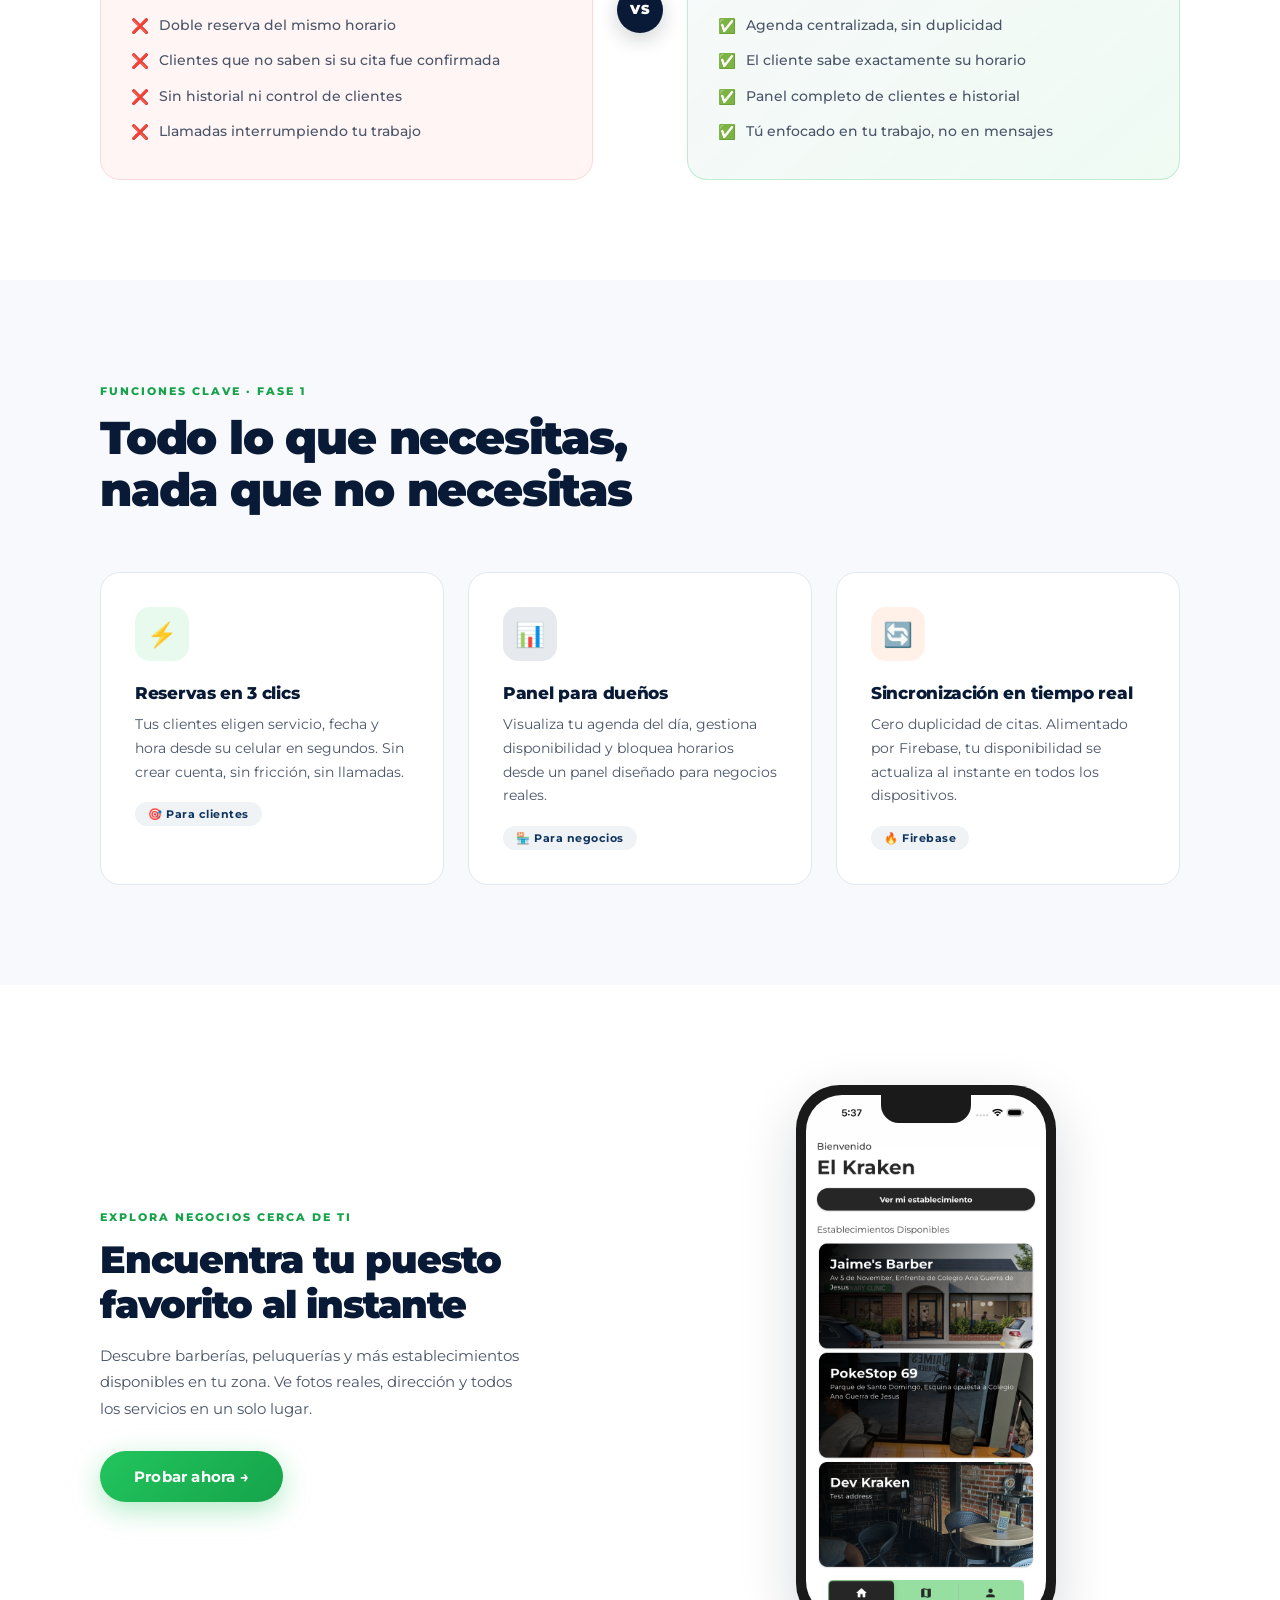
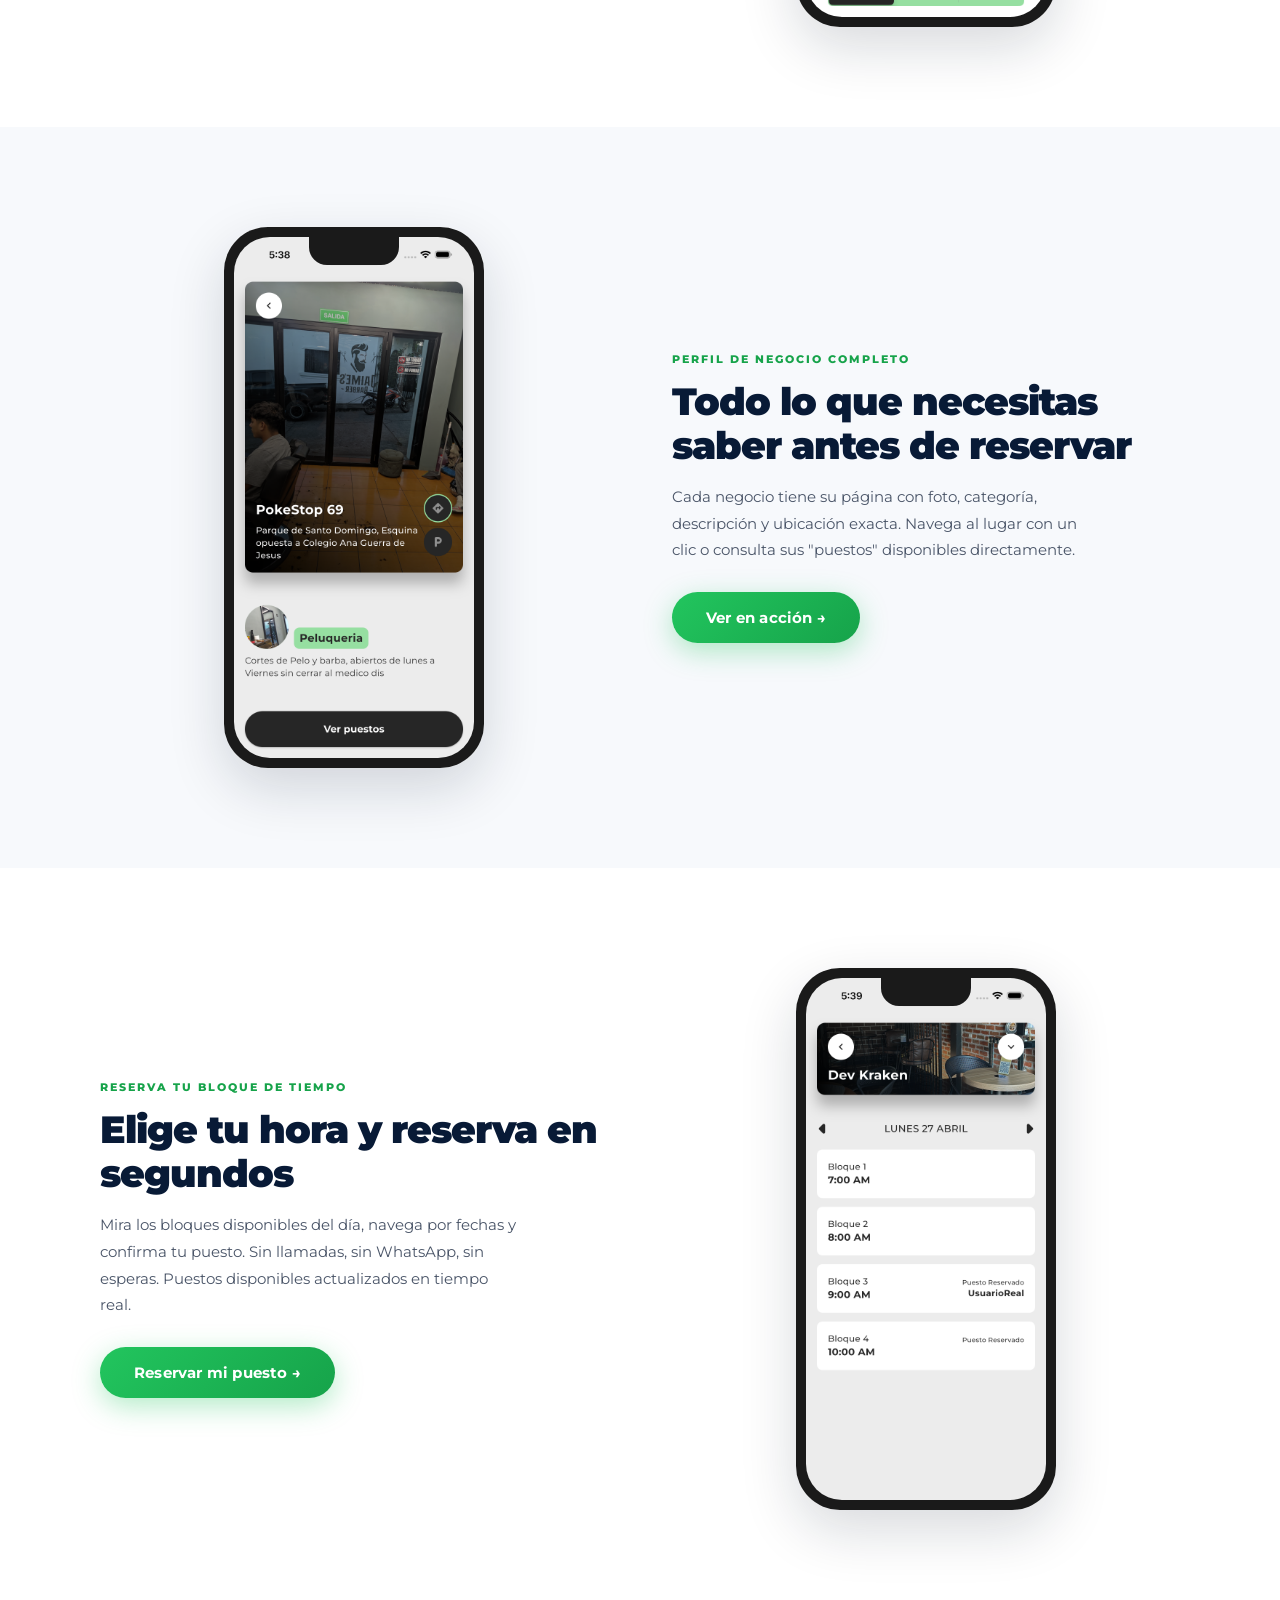
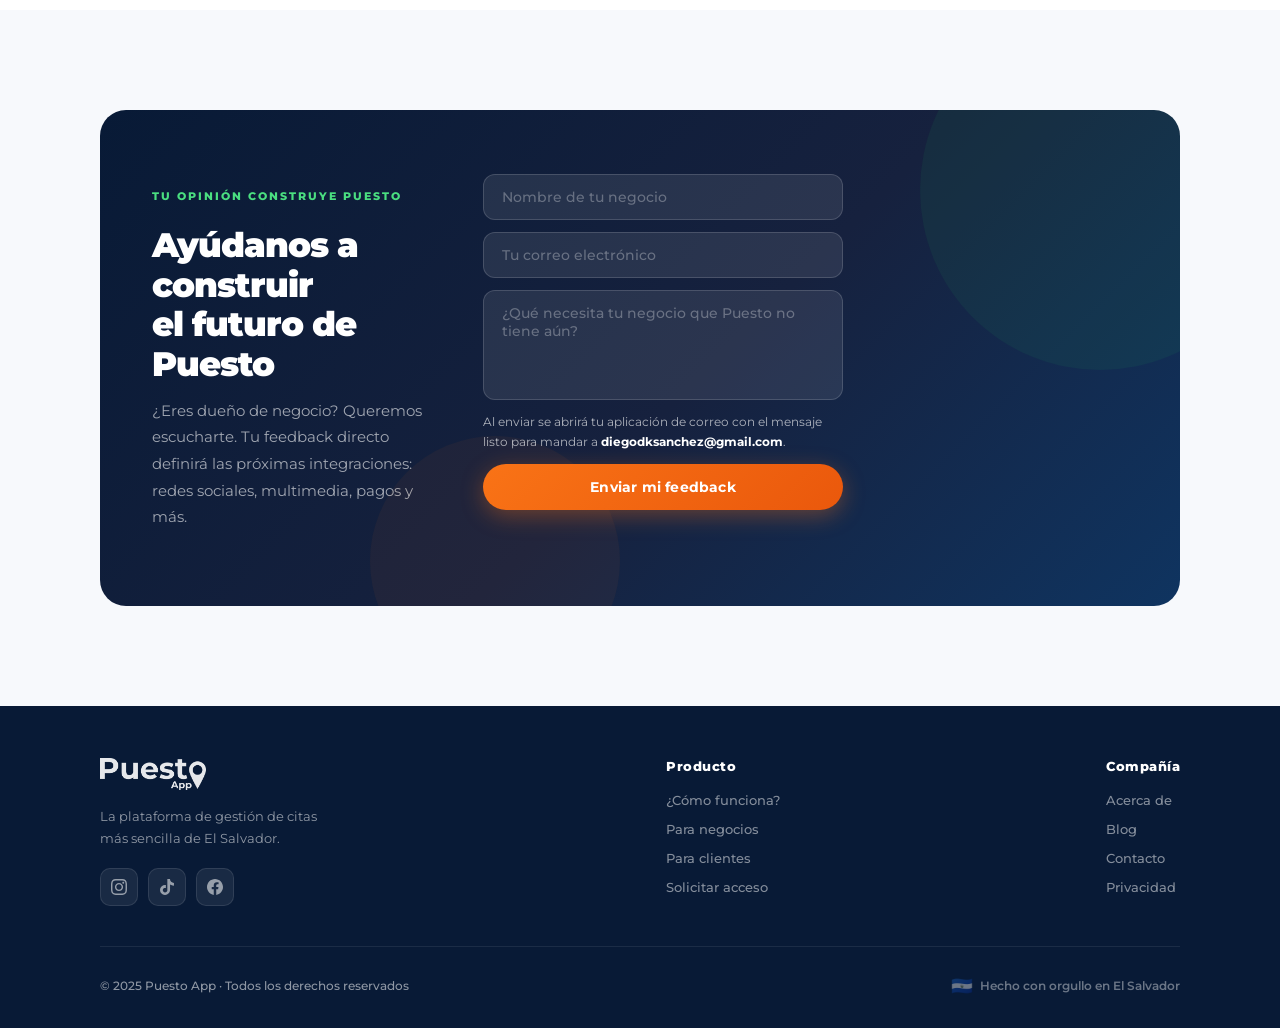
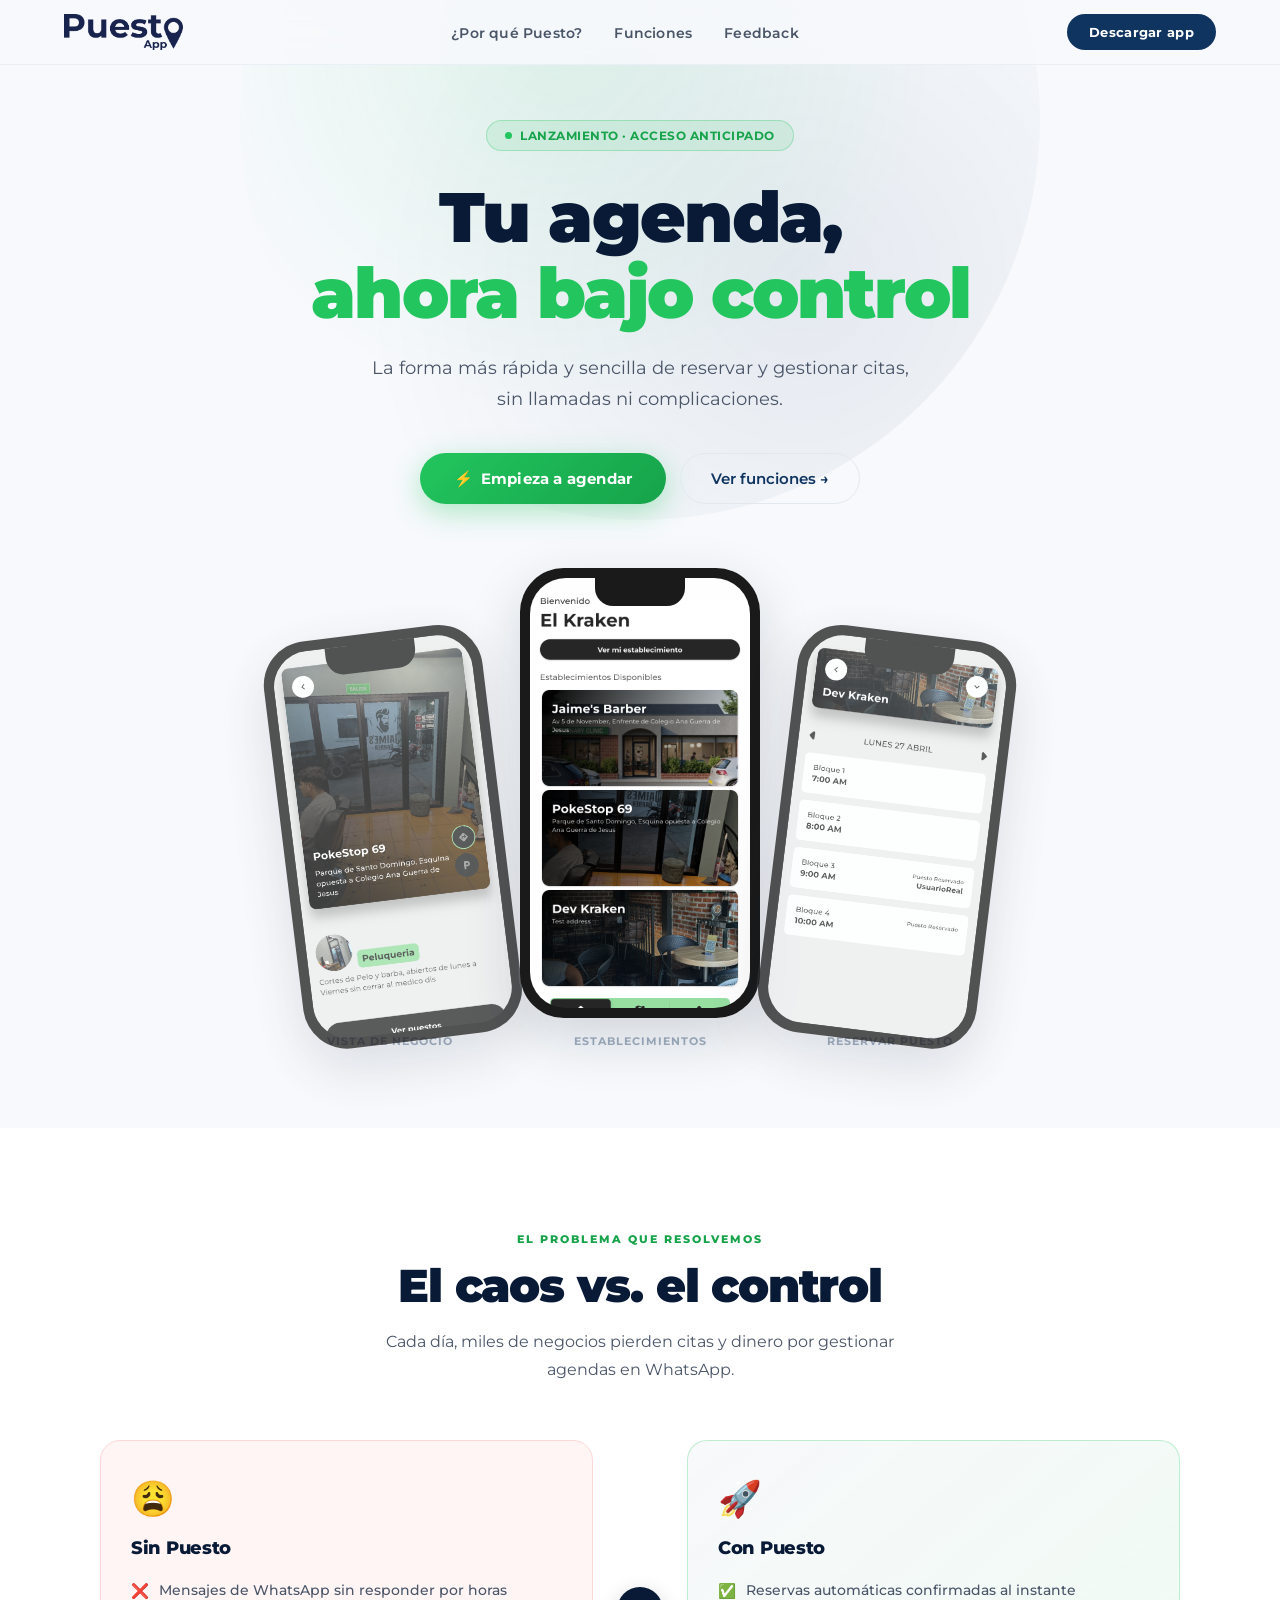
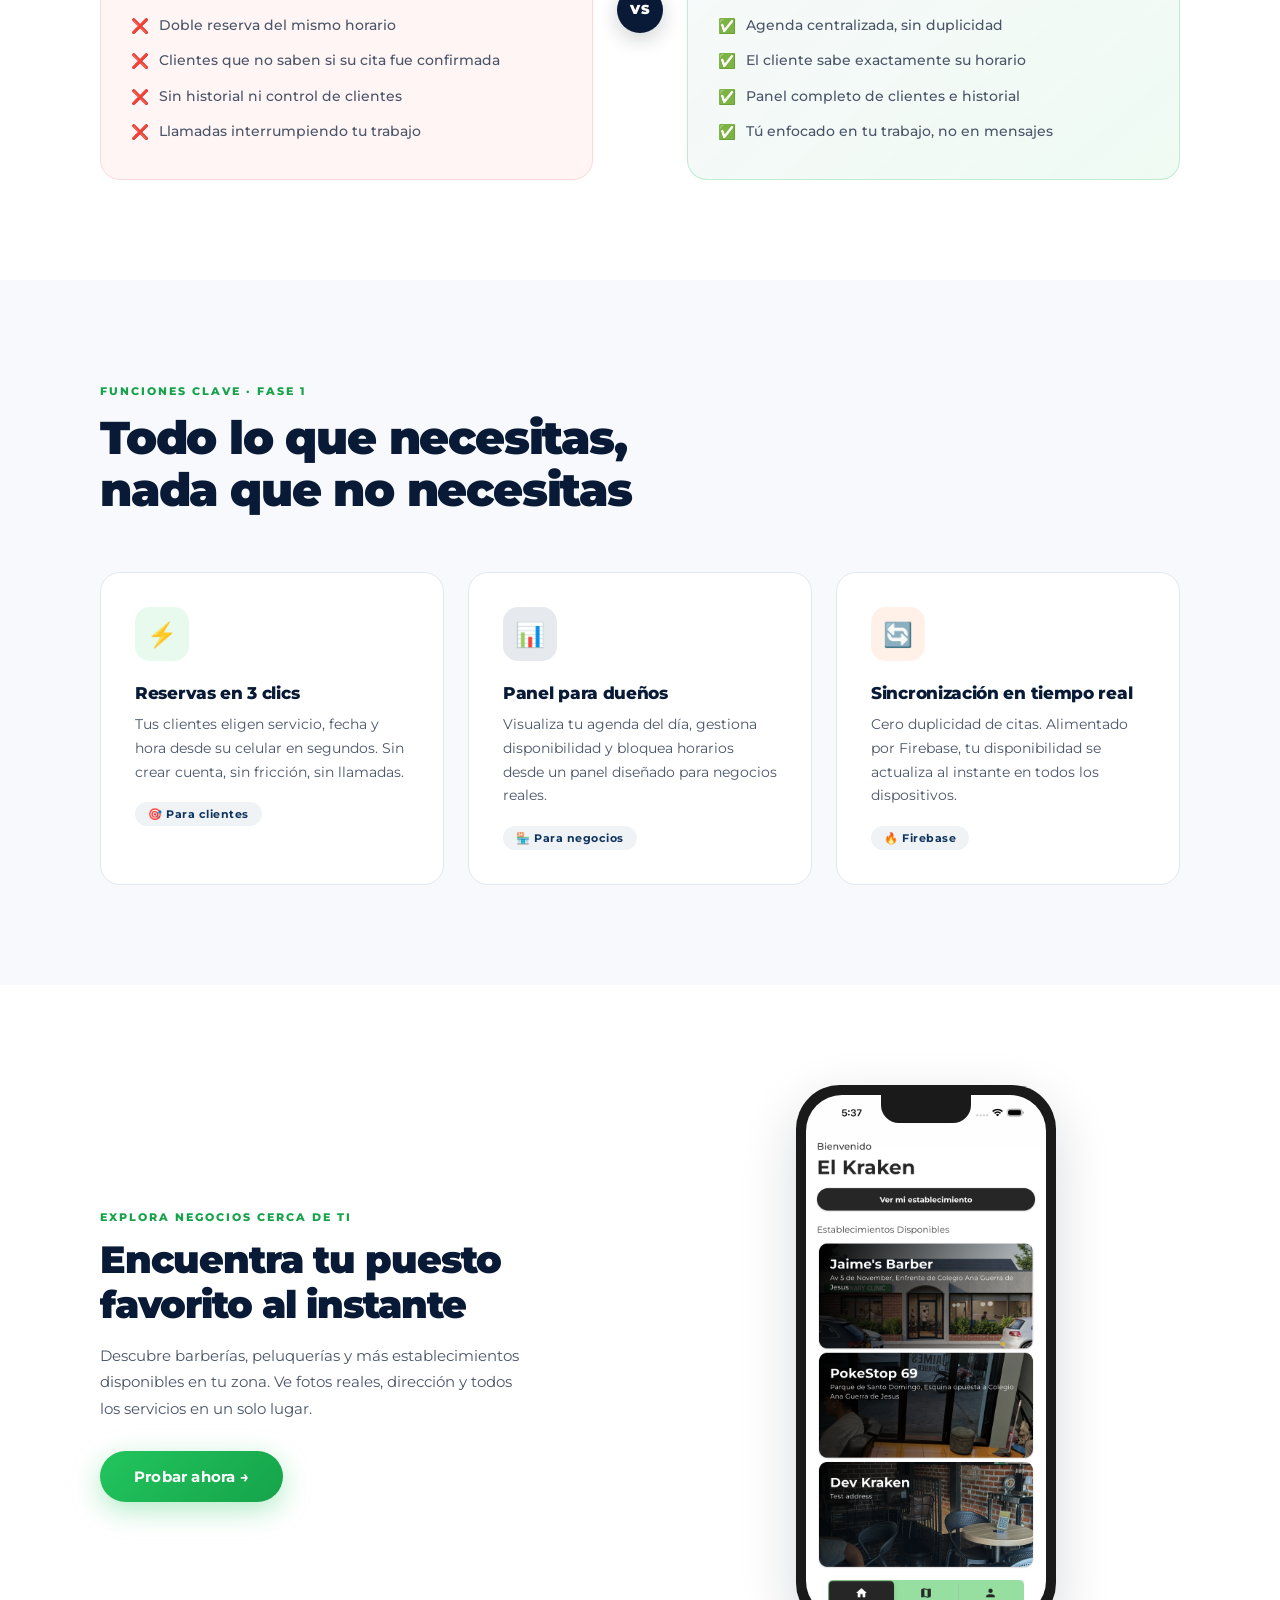
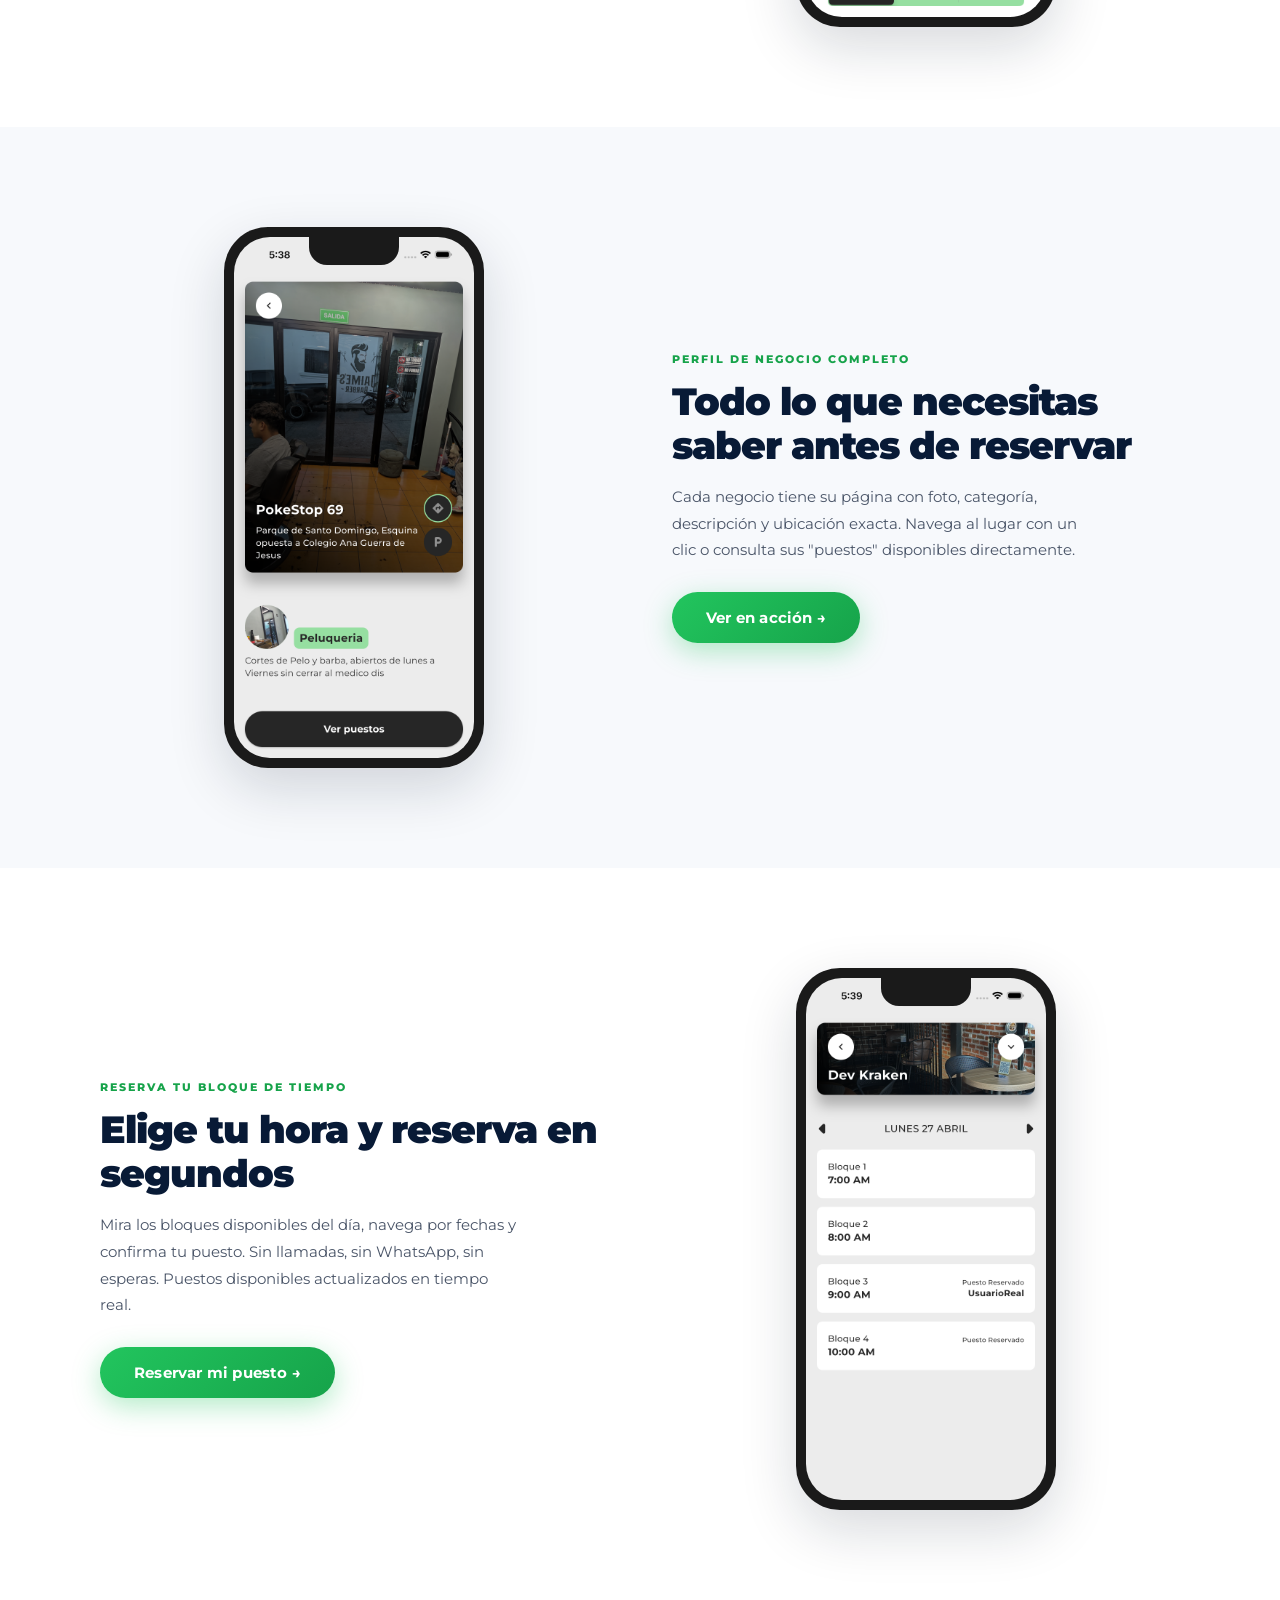
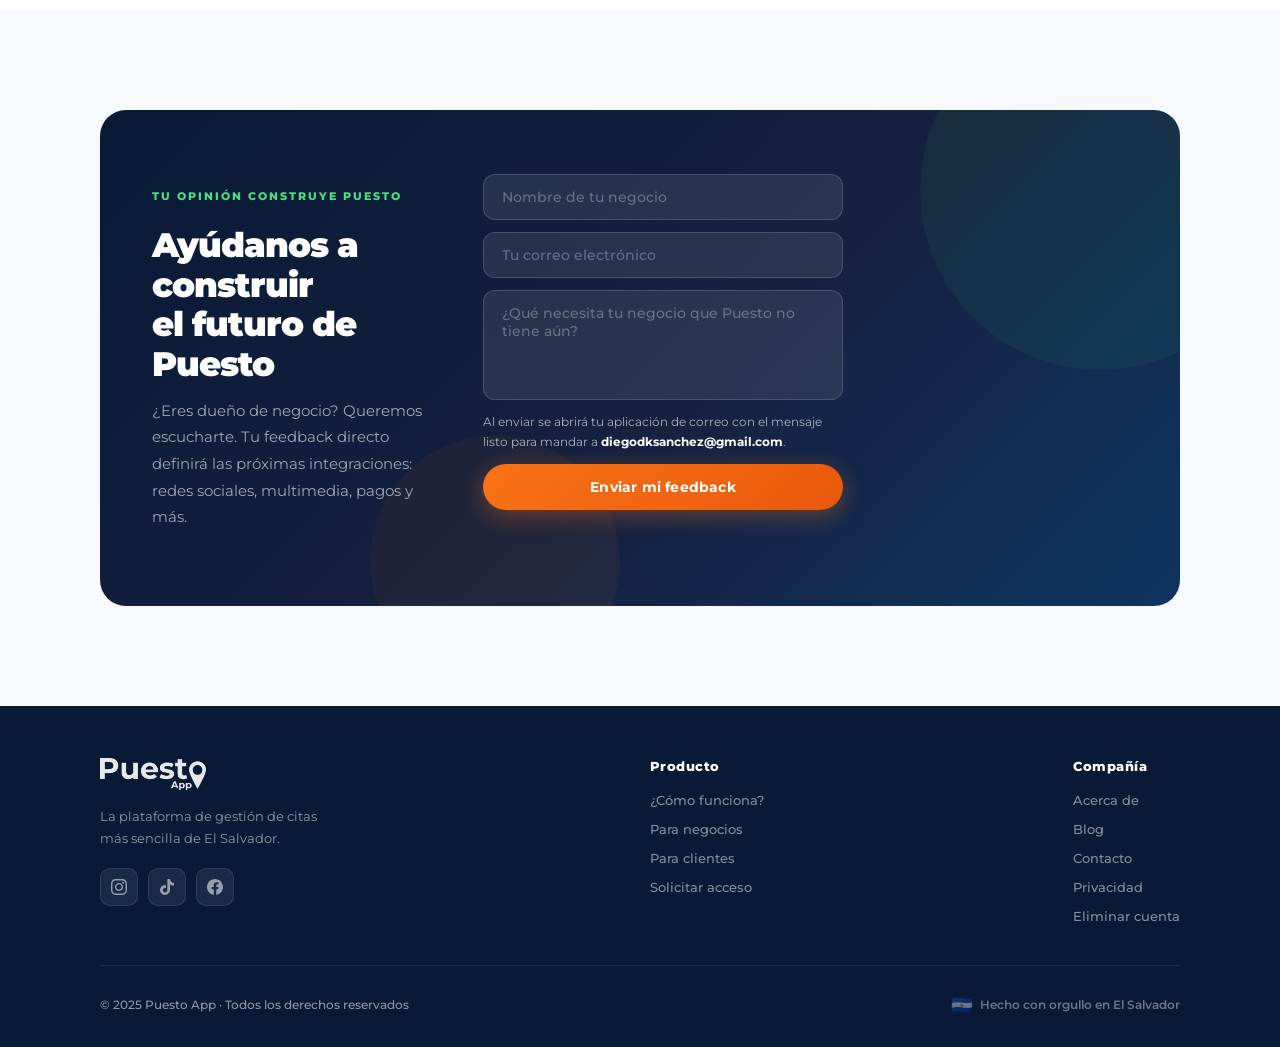
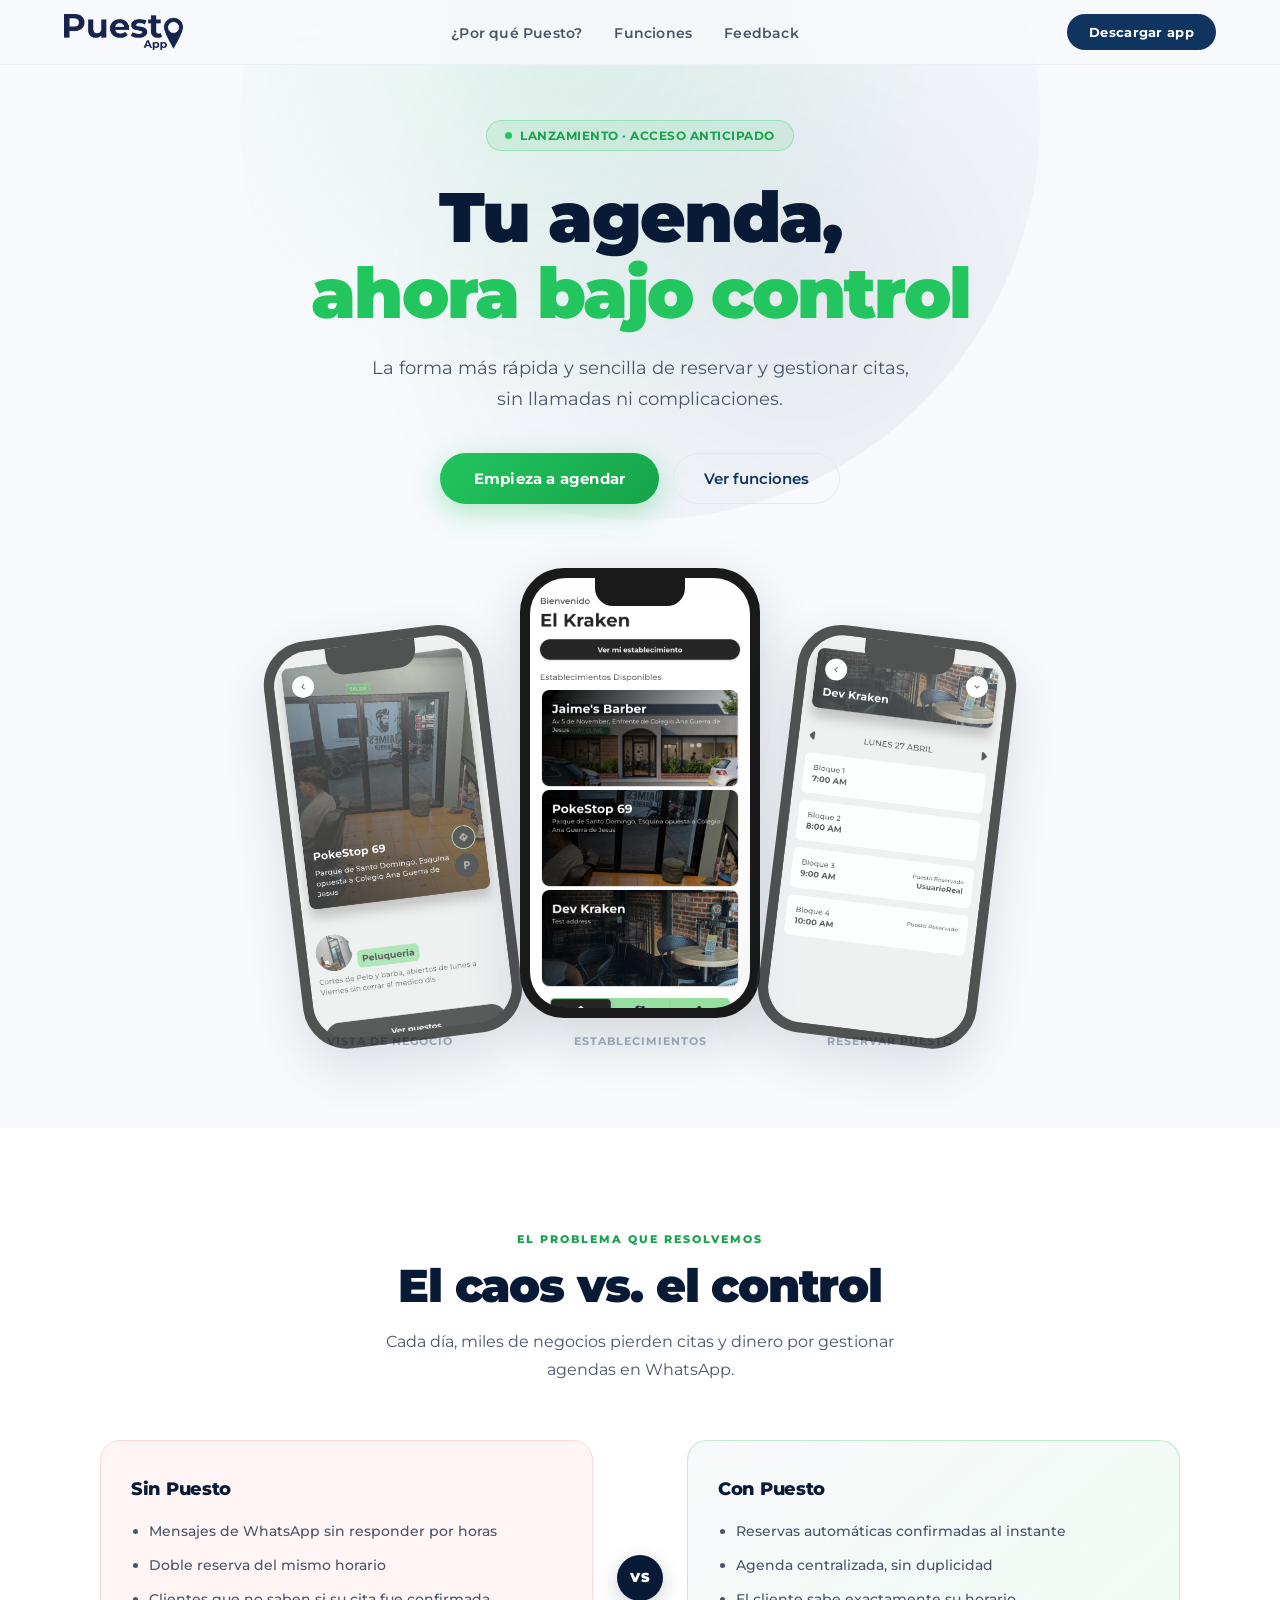
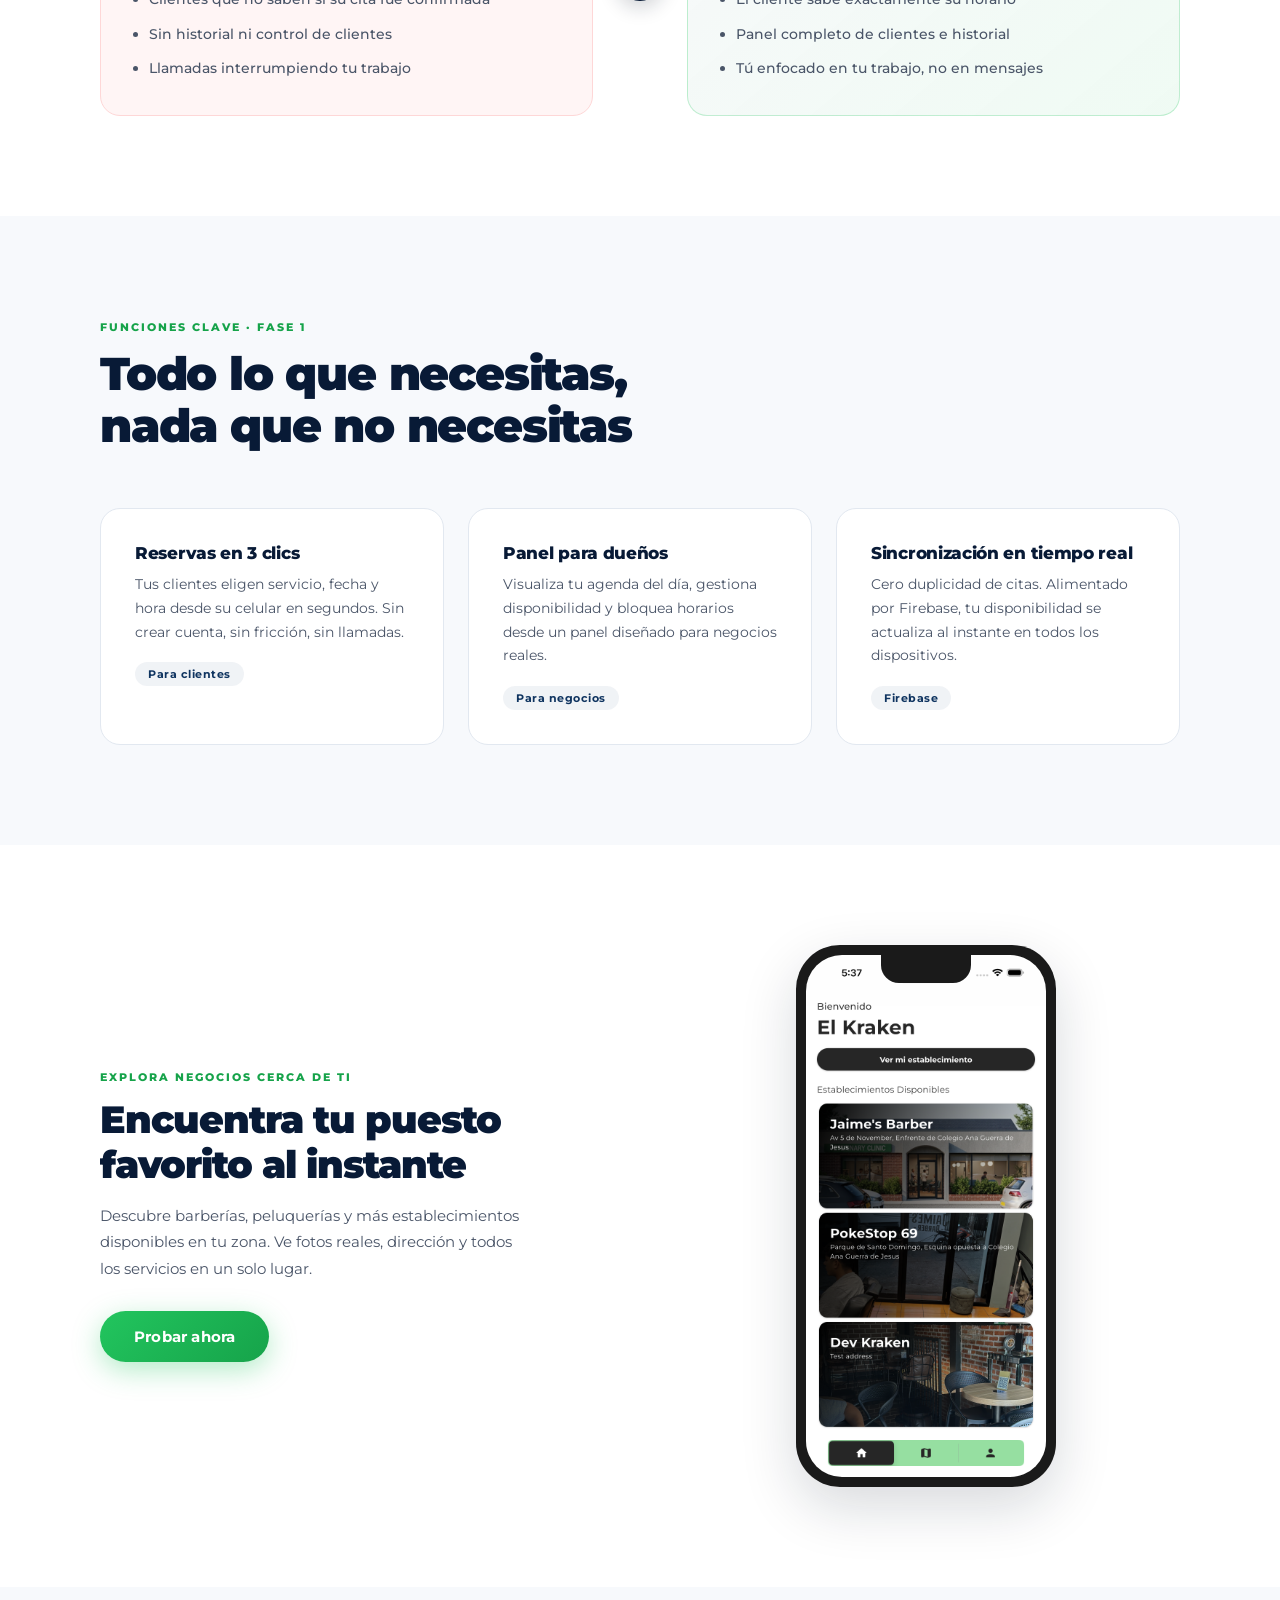
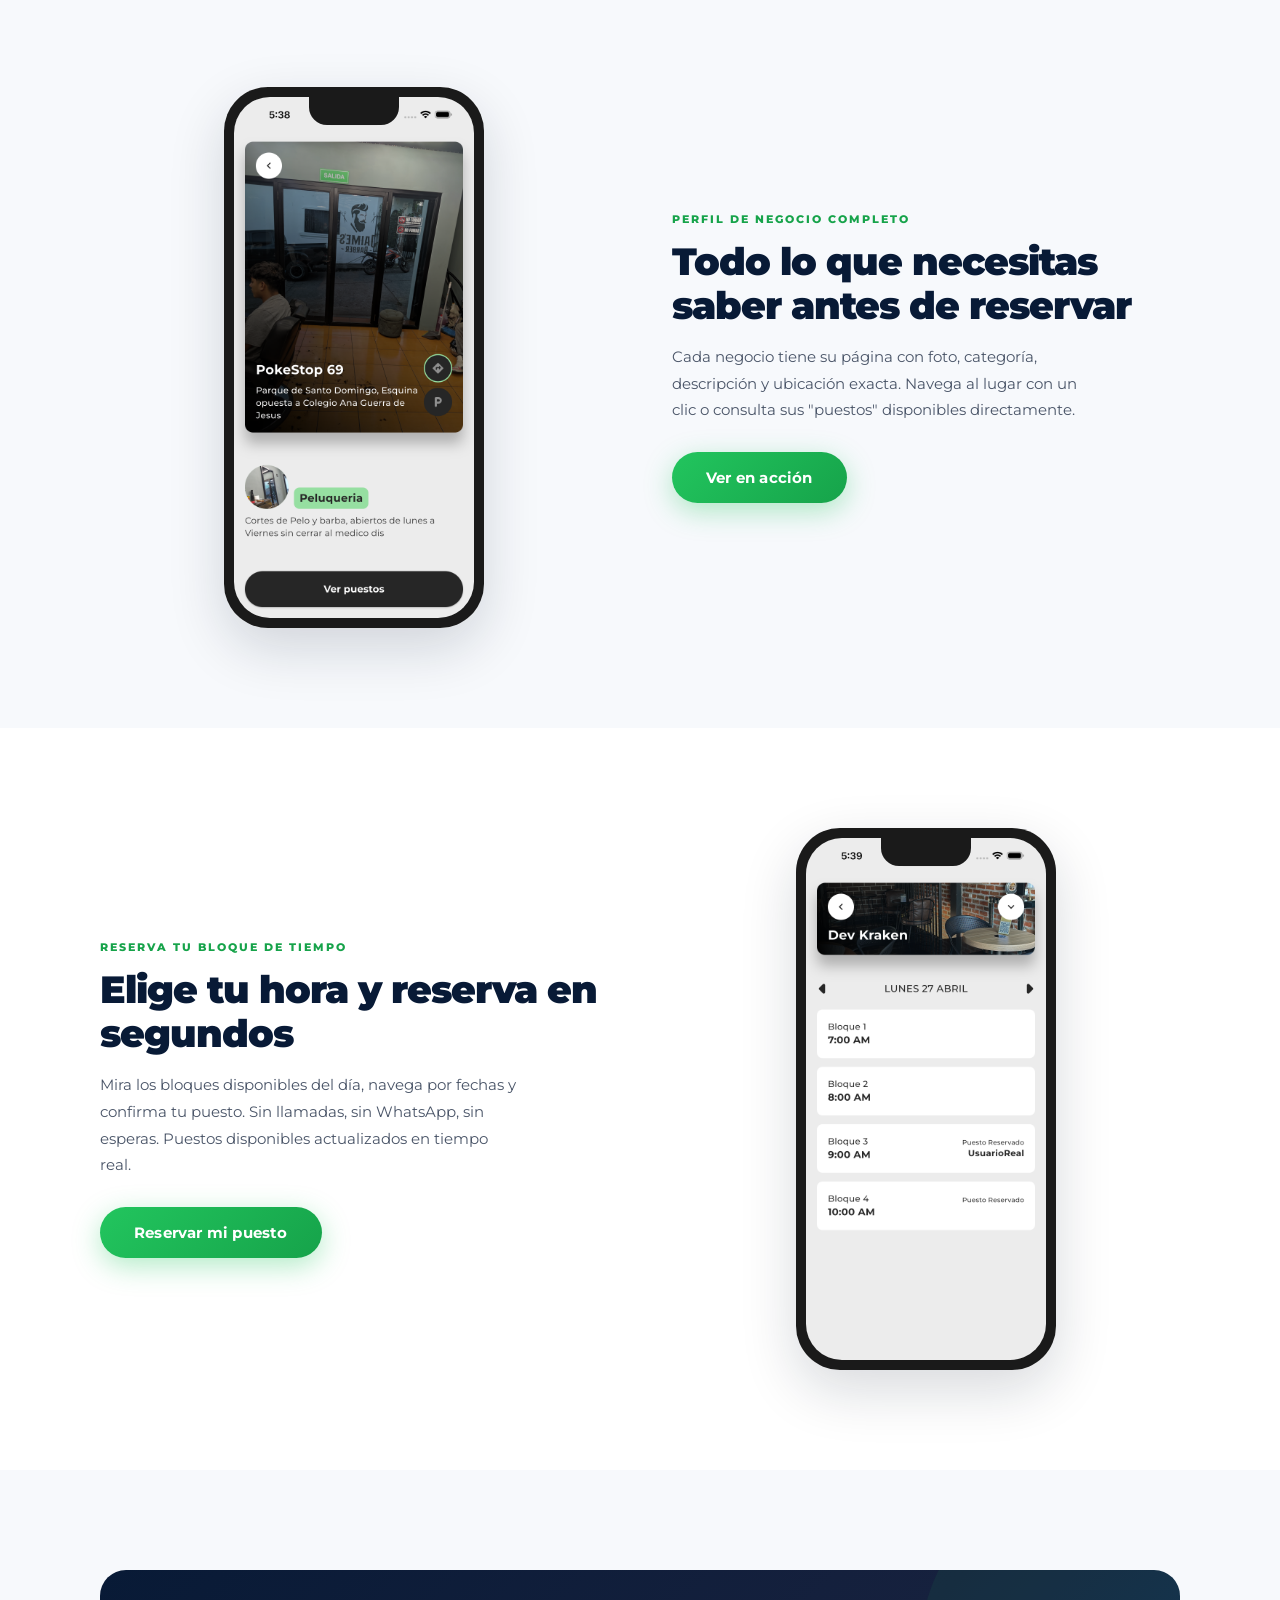
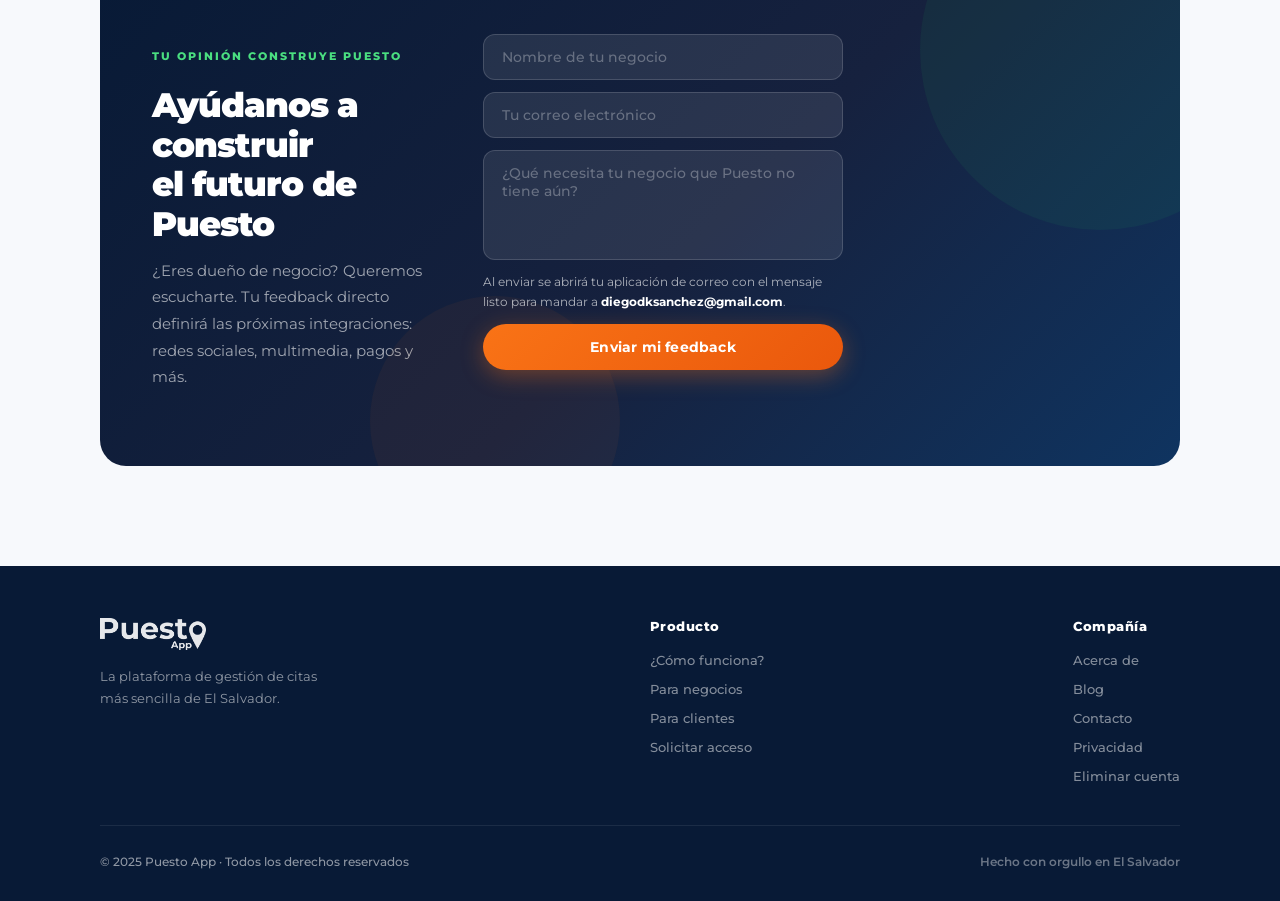
